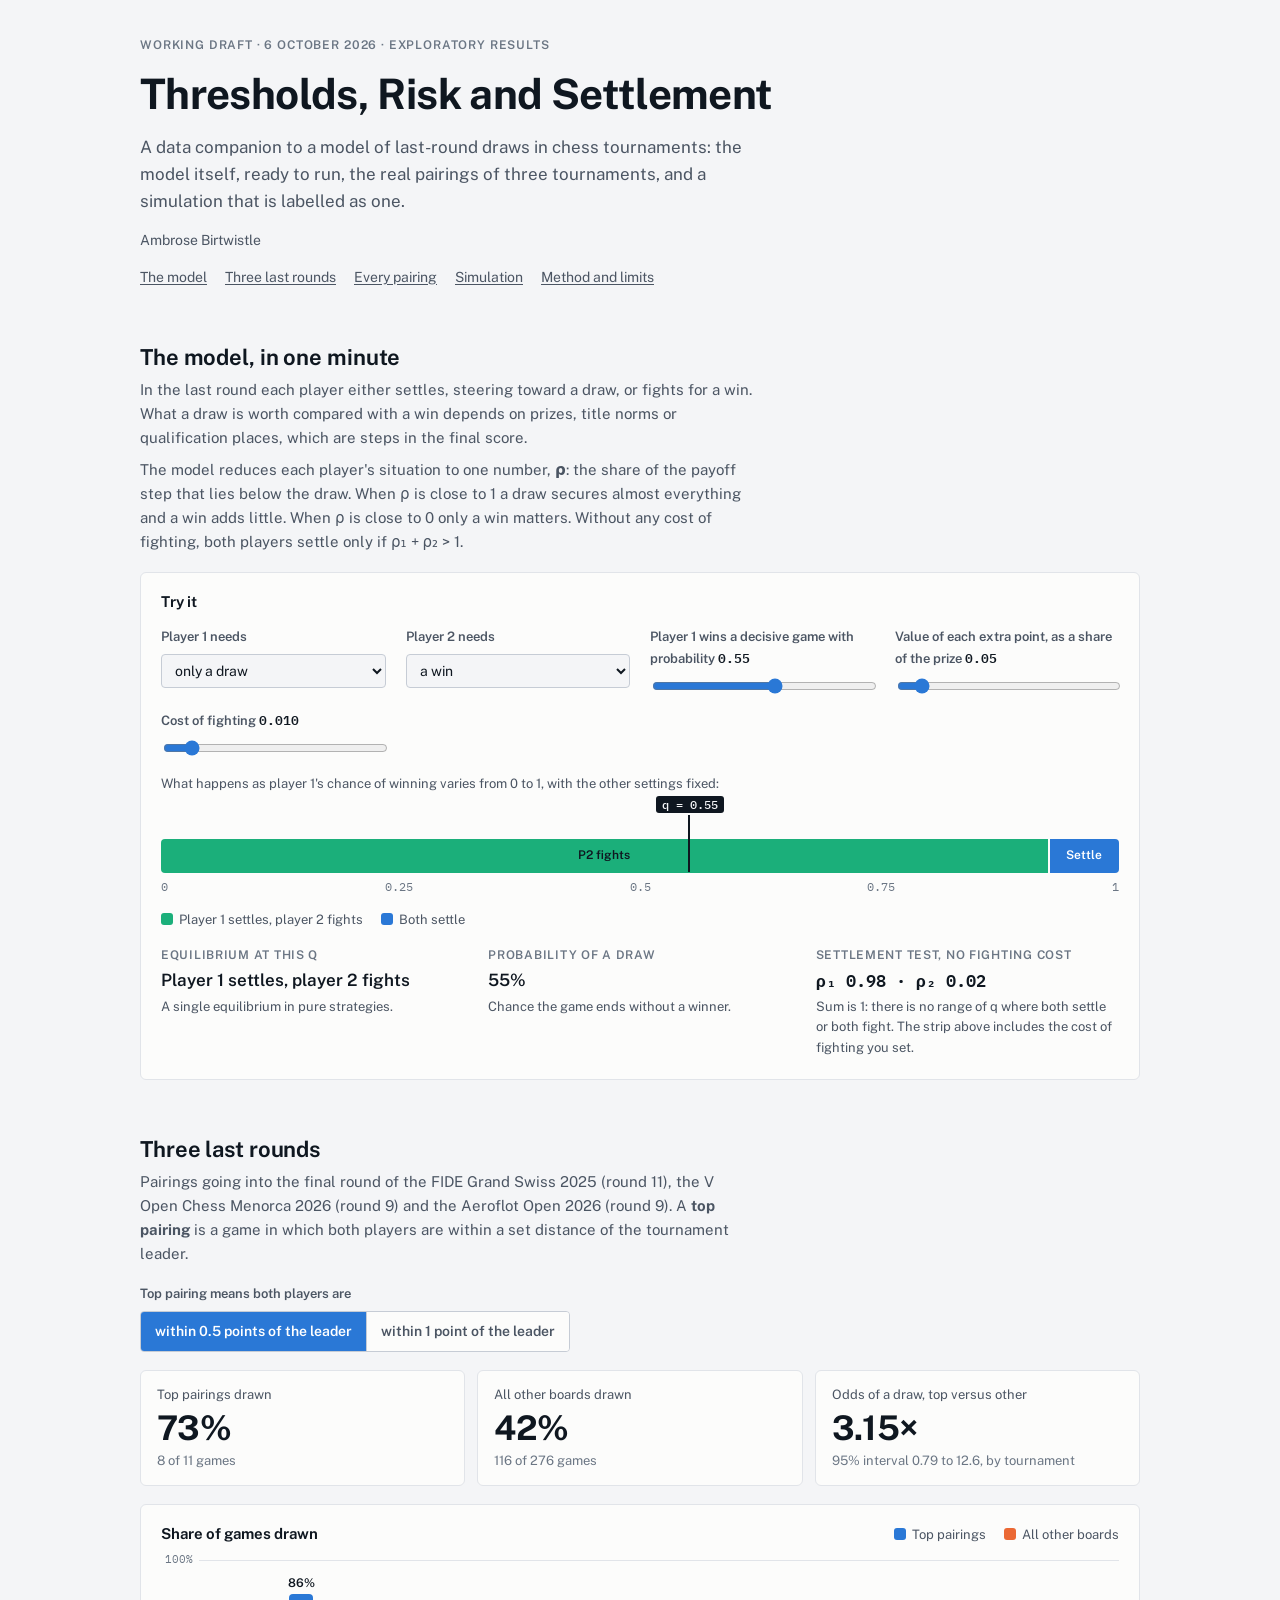
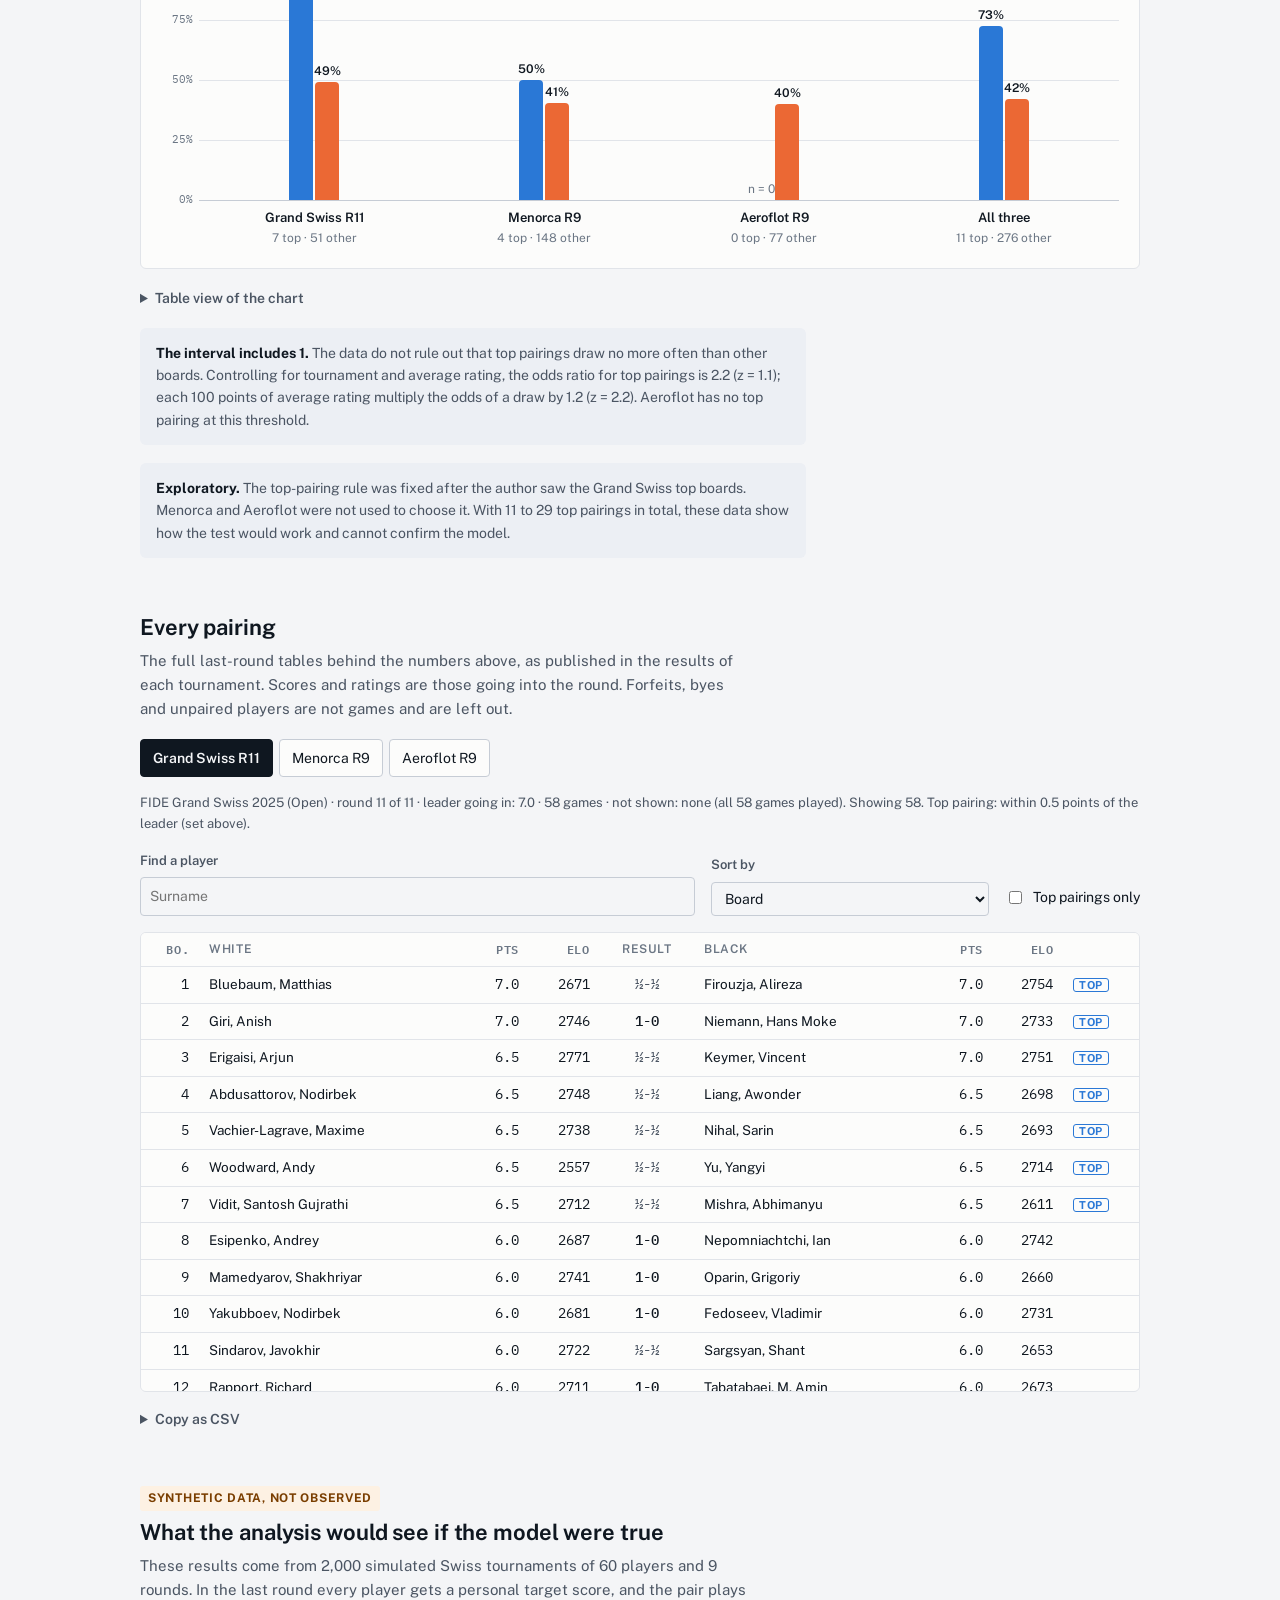
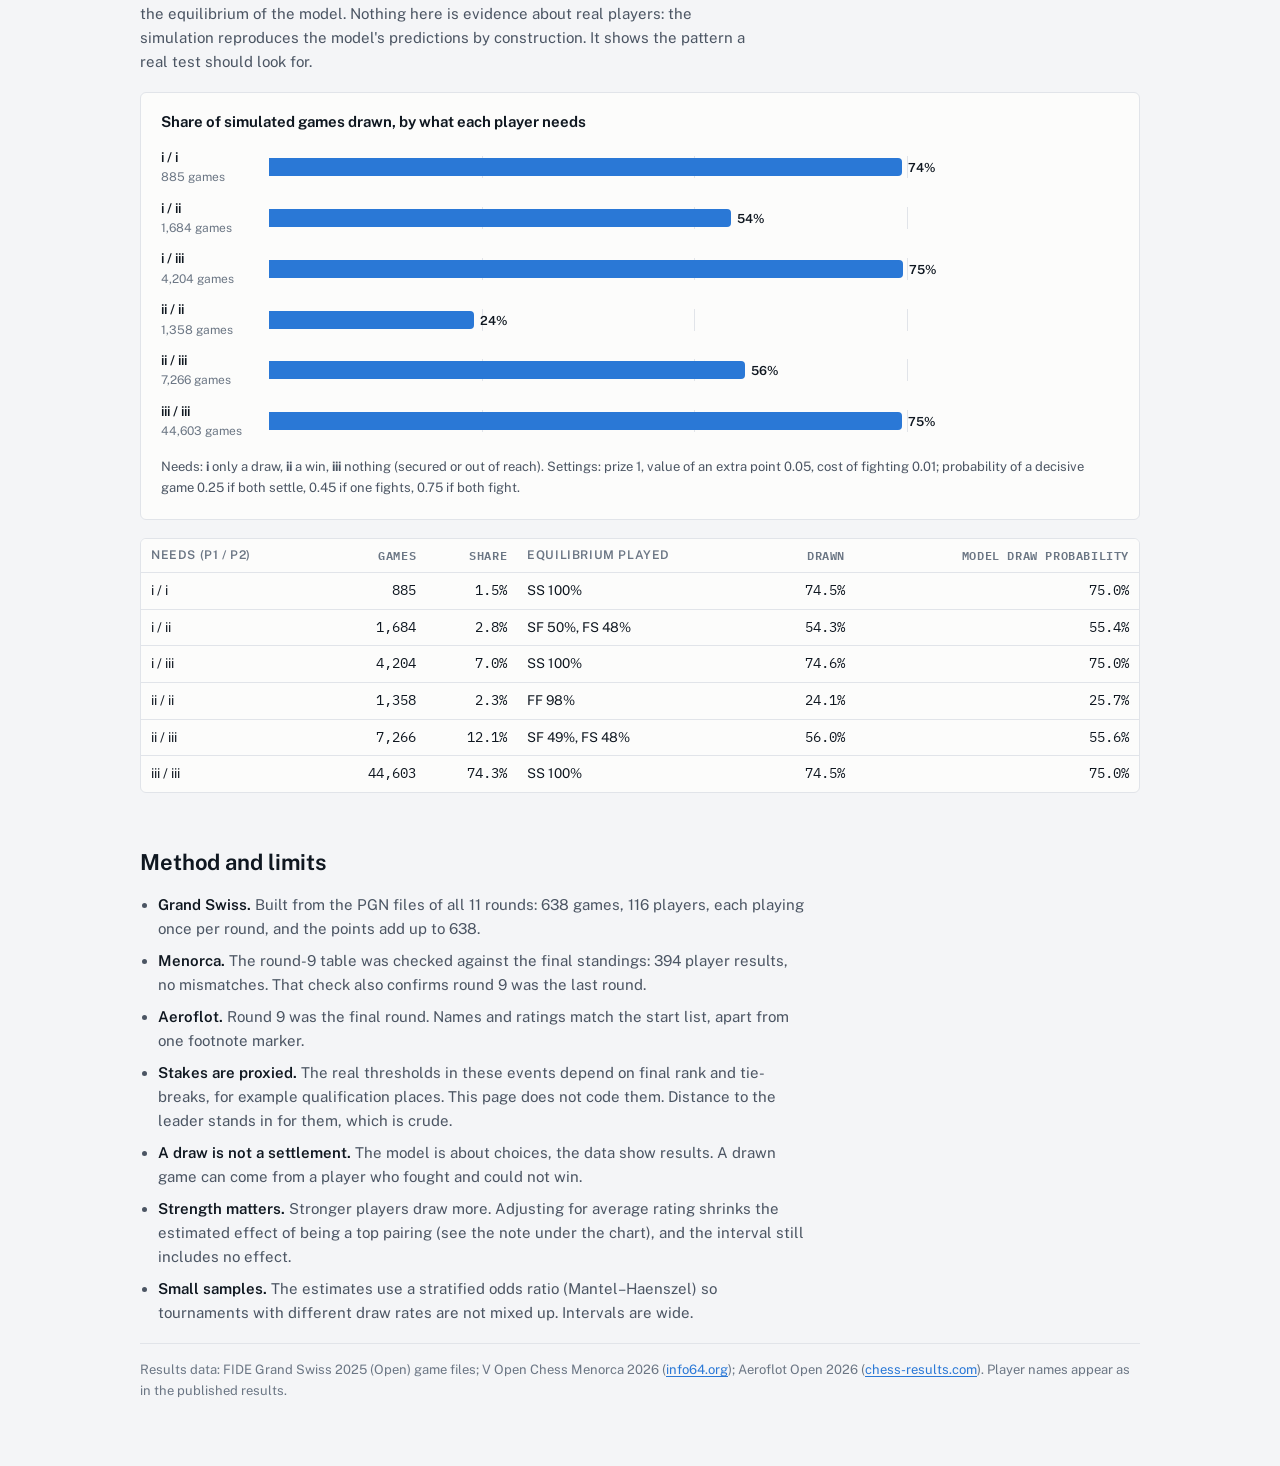
==== docs/index.html @ 314fe0ad "Add files via upload" ====
<!doctype html><html lang="en"><head><meta charset="utf-8"><meta name="viewport" content="width=device-width,initial-scale=1,viewport-fit=cover"><style>:root{color-scheme:light;padding-top:env(safe-area-inset-top,0px);padding-bottom:env(safe-area-inset-bottom,0px)}body{margin:0;font:14px system-ui,sans-serif;background:#f9f9f7}img{max-width:100%}[hidden]{display:none!important}</style></head><body><title>Thresholds, Risk and Settlement</title>
<link rel="stylesheet" href="https://fonts.googleapis.com/css2?family=IBM+Plex+Mono:wght@400;500&family=Public+Sans:wght@400;500;600;700&display=swap">
<style>
/* Layout concept: a plain research companion. One reading column with wide data
   blocks. Blue and orange carry the two data series; everything else is
   neutral ink so the numbers stay loud. Notation (½-½, 1-0) is set in mono. */
:root {
  --bg: #f4f5f7;
  --surface: #fcfcfb;
  --ink: #0f1720;
  --ink2: #4b5563;
  --muted: #6b7684;
  --line: #e1e4e9;
  --axis: #c6ccd5;
  --soft: #eceff4;
  --s1: #2a78d6;
  --s2: #eb6834;
  --s3: #1baf7a;
  --neutral: #aab2bf;
  --on-fill: #0f1720;
  --warn-bg: #fdf1e3;
  --warn-ink: #7a3e00;
  --font: "Public Sans", system-ui, -apple-system, "Segoe UI", sans-serif;
  --mono: "IBM Plex Mono", ui-monospace, "SFMono-Regular", Menlo, monospace;
}
@media (prefers-color-scheme: dark) {
  :root:not([data-theme="light"]) {
    --bg: #0e0f11; --surface: #1a1a19; --ink: #f2f4f7; --ink2: #b9c0cb; --muted: #8e97a4;
    --line: #2c2e31; --axis: #3d4147; --soft: #232427;
    --s1: #3987e5; --s2: #d95926; --s3: #199e70; --neutral: #5d6571;
    --on-fill: #ffffff; --warn-bg: #2a2118; --warn-ink: #f0c48f;
    color-scheme: dark;
  }
}
:root[data-theme="dark"] {
  --bg: #0e0f11; --surface: #1a1a19; --ink: #f2f4f7; --ink2: #b9c0cb; --muted: #8e97a4;
  --line: #2c2e31; --axis: #3d4147; --soft: #232427;
  --s1: #3987e5; --s2: #d95926; --s3: #199e70; --neutral: #5d6571;
  --on-fill: #ffffff; --warn-bg: #2a2118; --warn-ink: #f0c48f;
  color-scheme: dark;
}

* { box-sizing: border-box; }
body {
  background: var(--bg); color: var(--ink); font-family: var(--font); font-size: 15px; line-height: 1.6;
  padding-inline: 16px; padding-block: 28px 64px;
}
.wrap { max-width: 1000px; margin: 0 auto; display: flex; flex-direction: column; gap: 56px; }
a { color: var(--s1); text-underline-offset: 2px; }
:focus-visible { outline: 2px solid var(--s1); outline-offset: 2px; }
h1, h2, h3 { text-wrap: balance; margin: 0; line-height: 1.2; }
h1 { font-size: clamp(28px, 5.4vw, 42px); font-weight: 700; letter-spacing: -0.015em; }
h2 { font-size: 22px; font-weight: 650; letter-spacing: -0.005em; }
h3 { font-size: 15px; font-weight: 650; }
p { margin: 0; max-width: 68ch; }
.eyebrow { font-size: 12px; letter-spacing: 0.07em; text-transform: uppercase; color: var(--muted); font-weight: 600; }
.lede { color: var(--ink2); font-size: 17px; max-width: 62ch; }
.sec { display: flex; flex-direction: column; gap: 18px; min-width: 0; }
.sec > header { display: flex; flex-direction: column; gap: 8px; }
.sec > header p { color: var(--ink2); }
.hero { display: flex; flex-direction: column; gap: 14px; padding-top: 8px; }
.jump { display: flex; flex-wrap: wrap; gap: 4px 18px; font-size: 14px; }
.jump a { color: var(--ink2); }
.byline { color: var(--ink2); font-size: 14px; }

.card { background: var(--surface); border: 1px solid var(--line); border-radius: 6px; padding: 20px; min-width: 0; }
.card + .card { margin-top: 0; }
.stack { display: flex; flex-direction: column; gap: 16px; min-width: 0; }

/* controls */
.controls { display: grid; grid-template-columns: repeat(auto-fit, minmax(210px, 1fr)); gap: 14px 20px; }
.field { display: flex; flex-direction: column; gap: 6px; min-width: 0; }
.field label, .field .lab { font-size: 13px; font-weight: 600; color: var(--ink2); }
.field output { font-family: var(--mono); font-size: 13px; color: var(--ink); }
select, input[type="search"] {
  font: inherit; font-size: 14px; color: var(--ink); background: var(--bg); border: 1px solid var(--axis);
  border-radius: 4px; padding: 7px 9px; width: 100%; min-width: 0;
}
input[type="range"] { width: 100%; accent-color: var(--s1); }
.seg { align-self: flex-start; display: inline-flex; border: 1px solid var(--axis); border-radius: 4px; overflow: hidden; max-width: 100%; flex-wrap: wrap; }
.seg label { cursor: pointer; }
.seg input { position: absolute; opacity: 0; pointer-events: none; }
.seg span { display: block; padding: 8px 14px; font-size: 14px; color: var(--ink2); background: var(--surface); }
.seg input:checked + span { background: var(--s1); color: #fff; font-weight: 600; }
.seg input:focus-visible + span { outline: 2px solid var(--s1); outline-offset: -3px; }
.seg label + label span { border-left: 1px solid var(--axis); }
button { font: inherit; font-size: 14px; color: var(--ink); background: var(--surface); border: 1px solid var(--axis); border-radius: 4px; padding: 7px 12px; cursor: pointer; }
button:hover { background: var(--soft); }
.tabs { display: flex; flex-wrap: wrap; gap: 6px; }
.tabs button[aria-selected="true"] { background: var(--ink); color: var(--bg); border-color: var(--ink); font-weight: 600; }

/* regime strip */
.strip-wrap { position: relative; padding-top: 38px; margin-top: 6px; }
.strip { display: flex; gap: 2px; height: 34px; }
.strip .seg-r { height: 100%; display: flex; align-items: center; justify-content: center; font-size: 12px; font-weight: 600;
  color: var(--on-fill); overflow: hidden; white-space: nowrap; min-width: 0; }
.strip .seg-r:first-child { border-radius: 4px 0 0 4px; }
.strip .seg-r:last-child { border-radius: 0 4px 4px 0; }
.marker { position: absolute; top: 14px; bottom: 22px; width: 0; border-left: 2px solid var(--ink); pointer-events: none; }
.marker b { position: absolute; top: -2px; left: 50%; transform: translate(-50%, -100%); font: 500 12px var(--mono); background: var(--ink); color: var(--bg); padding: 1px 6px; border-radius: 3px; white-space: nowrap; }
.axis-row { display: flex; justify-content: space-between; font: 12px var(--mono); color: var(--muted); padding-top: 6px; }
.legend { display: flex; flex-wrap: wrap; gap: 6px 18px; font-size: 13px; color: var(--ink2); }
.legend i { display: inline-block; width: 12px; height: 12px; border-radius: 3px; margin-right: 6px; vertical-align: -1px; }
.readout { display: grid; grid-template-columns: repeat(auto-fit, minmax(240px, 1fr)); gap: 14px 24px; }
.readout .k { font-size: 12px; text-transform: uppercase; letter-spacing: 0.06em; color: var(--muted); font-weight: 600; }
.readout .v { font-size: 17px; font-weight: 600; margin-top: 2px; }
.readout .s { font-size: 13px; color: var(--ink2); margin-top: 2px; }
.mono { font-family: var(--mono); }

/* tiles */
.tiles { display: grid; grid-template-columns: repeat(auto-fit, minmax(210px, 1fr)); gap: 12px; }
.tile { background: var(--surface); border: 1px solid var(--line); border-radius: 6px; padding: 14px 16px; min-width: 0; }
.tile .k { font-size: 13px; color: var(--ink2); }
.tile .big { font-size: 34px; font-weight: 700; letter-spacing: -0.02em; line-height: 1.15; margin-top: 4px; }
.tile .s { font-size: 13px; color: var(--muted); margin-top: 2px; }

/* bar chart (grouped columns) */
.chart-head { display: flex; flex-wrap: wrap; justify-content: space-between; align-items: baseline; gap: 6px 20px; margin-bottom: 14px; }
.chart-head .legend { margin: 0; }
.plot { position: relative; height: 240px; margin-left: 38px; }
.grid-l { position: absolute; left: 0; right: 0; height: 0; border-top: 1px solid var(--line); }
.grid-l.base { border-top-color: var(--axis); }
.grid-l span { position: absolute; left: -38px; top: -9px; width: 32px; text-align: right; font: 11px var(--mono); color: var(--muted); }
.groups { position: absolute; inset: 0; display: flex; }
.group { flex: 1; display: flex; justify-content: center; gap: 2px; min-width: 0; position: relative; }
.bcol { position: relative; width: min(24px, 30%); height: 100%; outline-offset: 3px; }
.bar { position: absolute; left: 0; right: 0; bottom: 0; border-radius: 4px 4px 0 0; transition: height 0.25s ease; }
.bval { position: absolute; left: 50%; transform: translateX(-50%); font: 600 12px var(--font); color: var(--ink); white-space: nowrap; padding-bottom: 4px; }
.nobar { position: absolute; bottom: 8px; left: 0; right: 0; text-align: center; font-size: 12px; color: var(--muted); }
.xlabels { display: flex; margin-left: 38px; margin-top: 8px; }
.xlabels div { flex: 1; text-align: center; font-size: 13px; font-weight: 600; min-width: 0; }
.xlabels small { display: block; font-weight: 400; font-size: 12px; color: var(--muted); }
@media (max-width: 520px) { .xlabels div { font-size: 12px; } .plot { height: 200px; } }
.tip { position: fixed; z-index: 10; pointer-events: none; background: var(--ink); color: var(--bg); font-size: 12px; padding: 6px 9px; border-radius: 4px; max-width: 240px; line-height: 1.4; }
.tip[hidden] { display: none; }

/* tables */
.tablewrap { overflow-x: auto; border: 1px solid var(--line); border-radius: 6px; background: var(--surface); max-width: 100%; }
table { border-collapse: collapse; width: 100%; font-size: 13.5px; }
th, td { padding: 7px 10px; text-align: left; white-space: nowrap; border-bottom: 1px solid var(--line); }
th { font-size: 12px; text-transform: uppercase; letter-spacing: 0.05em; color: var(--muted); font-weight: 600; background: var(--surface); position: sticky; top: 0; }
tbody tr:last-child td { border-bottom: 0; }
td.n, th.n { text-align: right; font-family: var(--mono); font-variant-numeric: tabular-nums; }
td.res { font-family: var(--mono); font-weight: 500; text-align: center; }
td.res.dr { color: var(--ink2); }
.toppill { font-size: 11px; font-weight: 700; letter-spacing: 0.05em; color: var(--s1); border: 1px solid var(--s1); border-radius: 3px; padding: 0 5px; }
.scroll-y { max-height: 460px; overflow: auto; }
.filters { display: grid; grid-template-columns: minmax(180px, 2fr) minmax(150px, 1fr) auto; gap: 12px 16px; align-items: end; }
@media (max-width: 640px) { .filters { grid-template-columns: 1fr; } }
.check { display: flex; align-items: center; gap: 8px; font-size: 14px; padding-bottom: 7px; }
.meta { font-size: 13px; color: var(--ink2); }
details summary { cursor: pointer; font-weight: 600; font-size: 14px; color: var(--ink2); }
details[open] summary { margin-bottom: 10px; }
textarea.csv { width: 100%; min-height: 160px; font: 12px/1.45 var(--mono); color: var(--ink); background: var(--bg); border: 1px solid var(--axis); border-radius: 4px; padding: 10px; }

/* simulation */
.synthetic { display: inline-block; font-size: 12px; font-weight: 700; letter-spacing: 0.06em; text-transform: uppercase; background: var(--warn-bg); color: var(--warn-ink); padding: 3px 8px; border-radius: 3px; width: fit-content; }
.hbars { display: flex; flex-direction: column; gap: 10px; }
.hrow { display: grid; grid-template-columns: 96px minmax(0, 1fr); align-items: center; gap: 12px; font-size: 13.5px; }
.hrow .lbl { font-weight: 600; }
.hrow .lbl small { display: block; font-weight: 400; color: var(--muted); font-size: 12px; }
.htrack { position: relative; height: 22px; }
.hbar { position: absolute; left: 0; top: 2px; bottom: 2px; background: var(--s1); border-radius: 0 4px 4px 0; max-width: 100%; }
.hval { position: absolute; top: 50%; transform: translateY(-50%); margin-left: 6px; font: 600 12.5px var(--font); white-space: nowrap; }
.hgrid { position: absolute; top: 0; bottom: 0; border-left: 1px solid var(--line); }

ul.plain { margin: 0; padding-left: 18px; display: flex; flex-direction: column; gap: 8px; max-width: 74ch; }
ul.plain li { color: var(--ink2); }
ul.plain li b { color: var(--ink); font-weight: 600; }
.callout { background: var(--soft); border-radius: 6px; padding: 14px 16px; font-size: 14px; color: var(--ink2); max-width: 74ch; }
.callout b { color: var(--ink); }
footer { font-size: 13px; color: var(--muted); border-top: 1px solid var(--line); padding-top: 16px; }
@media (prefers-reduced-motion: reduce) { .bar { transition: none; } }

</style>
<div class="wrap">

<header class="hero">
  <div class="eyebrow">Working draft · 6 October 2026 · exploratory results</div>
  <h1>Thresholds, Risk and Settlement</h1>
  <p class="lede">A data companion to a model of last-round draws in chess tournaments: the model itself, ready to run, the real pairings of three tournaments, and a simulation that is labelled as one.</p>
  <div class="byline">Ambrose Birtwistle</div>
  <nav class="jump" aria-label="Sections">
    <a href="#model">The model</a><a href="#real">Three last rounds</a><a href="#pairings">Every pairing</a><a href="#simulation">Simulation</a><a href="#method">Method and limits</a>
  </nav>
</header>

<section class="sec" id="model">
  <header>
    <h2>The model, in one minute</h2>
    <p>In the last round each player either settles, steering toward a draw, or fights for a win. What a draw is worth compared with a win depends on prizes, title norms or qualification places, which are steps in the final score.</p>
    <p>The model reduces each player's situation to one number, <b>ρ</b>: the share of the payoff step that lies below the draw. When ρ is close to 1 a draw secures almost everything and a win adds little. When ρ is close to 0 only a win matters. Without any cost of fighting, both players settle only if ρ₁ + ρ₂ &gt; 1.</p>
  </header>

  <div class="card stack" aria-label="Interactive model">
    <h3>Try it</h3>
    <div class="controls">
      <div class="field"><label for="c1">Player 1 needs</label>
        <select id="c1"><option value="i" selected>only a draw</option><option value="ii">a win</option><option value="iii">nothing: secured or out of reach</option></select></div>
      <div class="field"><label for="c2">Player 2 needs</label>
        <select id="c2"><option value="i">only a draw</option><option value="ii" selected>a win</option><option value="iii">nothing: secured or out of reach</option></select></div>
      <div class="field"><label for="q">Player 1 wins a decisive game with probability <output id="qv" for="q">0.55</output></label>
        <input id="q" type="range" min="0.02" max="0.98" step="0.01" value="0.55"></div>
      <div class="field"><label for="eps">Value of each extra point, as a share of the prize <output id="epsv" for="eps">0.05</output></label>
        <input id="eps" type="range" min="0.01" max="0.5" step="0.01" value="0.05"></div>
      <div class="field"><label for="cost">Cost of fighting <output id="costv" for="cost">0.010</output></label>
        <input id="cost" type="range" min="0" max="0.1" step="0.005" value="0.01"></div>
    </div>

    <div>
      <div class="meta" style="margin-bottom:2px">What happens as player 1's chance of winning varies from 0 to 1, with the other settings fixed:</div>
      <div class="strip-wrap">
        <div class="marker" id="marker"><b id="markerlab">q = 0.55</b></div>
        <div class="strip" id="strip" role="img" aria-label="Equilibrium regimes across the range of q"></div>
        <div class="axis-row"><span>0</span><span>0.25</span><span>0.5</span><span>0.75</span><span>1</span></div>
      </div>
    </div>
    <div class="legend" id="legend"></div>

    <div class="readout">
      <div><div class="k">Equilibrium at this q</div><div class="v" id="ro-eq"></div><div class="s" id="ro-eq-s"></div></div>
      <div><div class="k">Probability of a draw</div><div class="v" id="ro-draw"></div><div class="s" id="ro-draw-s"></div></div>
      <div><div class="k">Settlement test, no fighting cost</div><div class="v mono" id="ro-rho"></div><div class="s" id="ro-rho-s"></div></div>
    </div>
  </div>
</section>

<section class="sec" id="real">
  <header>
    <h2>Three last rounds</h2>
    <p>Pairings going into the final round of the FIDE Grand Swiss 2025 (round 11), the V Open Chess Menorca 2026 (round 9) and the Aeroflot Open 2026 (round 9). A <b>top pairing</b> is a game in which both players are within a set distance of the tournament leader.</p>
  </header>

  <div class="field">
    <span class="lab" id="thr-lab">Top pairing means both players are</span>
    <div class="seg" role="radiogroup" aria-labelledby="thr-lab">
      <label><input type="radio" name="thr" value="0.5" checked><span>within 0.5 points of the leader</span></label>
      <label><input type="radio" name="thr" value="1"><span>within 1 point of the leader</span></label>
    </div>
  </div>

  <div class="tiles" id="tiles"></div>

  <div class="card">
    <div class="chart-head">
      <h3>Share of games drawn</h3>
      <div class="legend"><span><i style="background:var(--s1)"></i>Top pairings</span><span><i style="background:var(--s2)"></i>All other boards</span></div>
    </div>
    <div class="plot" id="plot"></div>
    <div class="xlabels" id="xlabels"></div>
    <div id="tip" class="tip" hidden></div>
  </div>

  <details>
    <summary>Table view of the chart</summary>
    <div class="tablewrap"><table id="counts"></table></div>
  </details>

  <div class="callout" id="adj"></div>
  <div class="callout"><b>Exploratory.</b> The top-pairing rule was fixed after the author saw the Grand Swiss top boards. Menorca and Aeroflot were not used to choose it. With 11 to 29 top pairings in total, these data show how the test would work and cannot confirm the model.</div>
</section>

<section class="sec" id="pairings">
  <header>
    <h2>Every pairing</h2>
    <p>The full last-round tables behind the numbers above, as published in the results of each tournament. Scores and ratings are those going into the round. Forfeits, byes and unpaired players are not games and are left out.</p>
  </header>
  <div class="stack">
    <div class="tabs" role="tablist" id="tabs"></div>
    <div class="meta" id="tmeta"></div>
    <div class="filters">
      <div class="field"><label for="search">Find a player</label><input id="search" type="search" placeholder="Surname"></div>
      <div class="field"><label for="sort">Sort by</label>
        <select id="sort"><option value="board">Board</option><option value="score">Score going in</option><option value="elo">Average rating</option></select></div>
      <label class="check"><input id="toponly" type="checkbox"> Top pairings only</label>
    </div>
    <div class="tablewrap scroll-y"><table id="ptable"></table></div>
    <details>
      <summary>Copy as CSV</summary>
      <div class="stack">
        <textarea id="csv" class="csv" readonly aria-label="CSV of the selected tournament"></textarea>
        <div><button id="copy" type="button">Copy to clipboard</button> <span class="meta" id="copied"></span></div>
      </div>
    </details>
  </div>
</section>

<section class="sec" id="simulation">
  <header>
    <span class="synthetic">Synthetic data, not observed</span>
    <h2>What the analysis would see if the model were true</h2>
    <p>These results come from 2,000 simulated Swiss tournaments of 60 players and 9 rounds. In the last round every player gets a personal target score, and the pair plays the equilibrium of the model. Nothing here is evidence about real players: the simulation reproduces the model's predictions by construction. It shows the pattern a real test should look for.</p>
  </header>
  <div class="card stack">
    <h3>Share of simulated games drawn, by what each player needs</h3>
    <div class="hbars" id="hbars"></div>
    <div class="meta">Needs: <b>i</b> only a draw, <b>ii</b> a win, <b>iii</b> nothing (secured or out of reach). Settings: prize 1, value of an extra point 0.05, cost of fighting 0.01; probability of a decisive game 0.25 if both settle, 0.45 if one fights, 0.75 if both fight.</div>
  </div>
  <div class="tablewrap"><table id="simtable"></table></div>
</section>

<section class="sec" id="method">
  <header><h2>Method and limits</h2></header>
  <ul class="plain">
    <li><b>Grand Swiss.</b> Built from the PGN files of all 11 rounds: 638 games, 116 players, each playing once per round, and the points add up to 638.</li>
    <li><b>Menorca.</b> The round-9 table was checked against the final standings: 394 player results, no mismatches. That check also confirms round 9 was the last round.</li>
    <li><b>Aeroflot.</b> Round 9 was the final round. Names and ratings match the start list, apart from one footnote marker.</li>
    <li><b>Stakes are proxied.</b> The real thresholds in these events depend on final rank and tie-breaks, for example qualification places. This page does not code them. Distance to the leader stands in for them, which is crude.</li>
    <li><b>A draw is not a settlement.</b> The model is about choices, the data show results. A drawn game can come from a player who fought and could not win.</li>
    <li><b>Strength matters.</b> Stronger players draw more. Adjusting for average rating shrinks the estimated effect of being a top pairing (see the note under the chart), and the interval still includes no effect.</li>
    <li><b>Small samples.</b> The estimates use a stratified odds ratio (Mantel–Haenszel) so tournaments with different draw rates are not mixed up. Intervals are wide.</li>
  </ul>
  <footer>Results data: FIDE Grand Swiss 2025 (Open) game files; V Open Chess Menorca 2026 (<a href="https://info64.org/v-open-chess-menorca-2026">info64.org</a>); Aeroflot Open 2026 (<a href="https://chess-results.com/tnr1357040.aspx?lan=1">chess-results.com</a>). Player names appear as in the published results.</footer>
</section>

</div>

<script>window.__DATA__={"tournaments":[{"id":"gs","name":"FIDE Grand Swiss 2025 (Open)","short":"Grand Swiss R11","round":11,"rounds":11,"leader":7.0,"excluded":"none (all 58 games played)","rows":[{"b":1,"w":"Bluebaum, Matthias","sw":7.0,"ew":2671,"k":"Firouzja, Alireza","sb":7.0,"eb":2754,"r":"½-½","d":1,"m":56},{"b":2,"w":"Giri, Anish","sw":7.0,"ew":2746,"k":"Niemann, Hans Moke","sb":7.0,"eb":2733,"r":"1-0","d":0,"m":46},{"b":3,"w":"Erigaisi, Arjun","sw":6.5,"ew":2771,"k":"Keymer, Vincent","sb":7.0,"eb":2751,"r":"½-½","d":1,"m":49},{"b":4,"w":"Abdusattorov, Nodirbek","sw":6.5,"ew":2748,"k":"Liang, Awonder","sb":6.5,"eb":2698,"r":"½-½","d":1,"m":47},{"b":5,"w":"Vachier-Lagrave, Maxime","sw":6.5,"ew":2738,"k":"Nihal, Sarin","sb":6.5,"eb":2693,"r":"½-½","d":1,"m":31},{"b":6,"w":"Woodward, Andy","sw":6.5,"ew":2557,"k":"Yu, Yangyi","sb":6.5,"eb":2714,"r":"½-½","d":1,"m":46},{"b":7,"w":"Vidit, Santosh Gujrathi","sw":6.5,"ew":2712,"k":"Mishra, Abhimanyu","sb":6.5,"eb":2611,"r":"½-½","d":1,"m":31},{"b":8,"w":"Esipenko, Andrey","sw":6.0,"ew":2687,"k":"Nepomniachtchi, Ian","sb":6.0,"eb":2742,"r":"1-0","d":0,"m":40},{"b":9,"w":"Mamedyarov, Shakhriyar","sw":6.0,"ew":2741,"k":"Oparin, Grigoriy","sb":6.0,"eb":2660,"r":"1-0","d":0,"m":47},{"b":10,"w":"Yakubboev, Nodirbek","sw":6.0,"ew":2681,"k":"Fedoseev, Vladimir","sb":6.0,"eb":2731,"r":"1-0","d":0,"m":61},{"b":11,"w":"Sindarov, Javokhir","sw":6.0,"ew":2722,"k":"Sargsyan, Shant","sb":6.0,"eb":2653,"r":"½-½","d":1,"m":34},{"b":12,"w":"Rapport, Richard","sw":6.0,"ew":2711,"k":"Tabatabaei, M. Amin","sb":6.0,"eb":2673,"r":"1-0","d":0,"m":48},{"b":13,"w":"Sevian, Samuel","sw":6.0,"ew":2692,"k":"Predke, Alexandr","sb":6.0,"eb":2609,"r":"1-0","d":0,"m":70},{"b":14,"w":"Shirov, Alexei","sw":6.0,"ew":2616,"k":"Van Foreest, Jorden","sb":6.0,"eb":2692,"r":"½-½","d":1,"m":55},{"b":15,"w":"Theodorou, Nikolas","sw":5.5,"ew":2646,"k":"Praggnanandhaa, R","sb":5.5,"eb":2785,"r":"½-½","d":1,"m":33},{"b":16,"w":"Rodshtein, Maxim","sw":5.5,"ew":2645,"k":"Harikrishna, Pentala","sb":5.5,"eb":2704,"r":"0-1","d":0,"m":28},{"b":17,"w":"Maghsoodloo, Parham","sw":5.5,"ew":2692,"k":"Aditya, Mittal","sb":5.5,"eb":2589,"r":"½-½","d":1,"m":27},{"b":18,"w":"Dubov, Daniil","sw":5.5,"ew":2691,"k":"Vokhidov, Shamsiddin","sb":5.5,"eb":2645,"r":"½-½","d":1,"m":37},{"b":19,"w":"Maurizzi, Marcandria","sw":5.5,"ew":2610,"k":"Murzin, Volodar","sb":5.5,"eb":2670,"r":"½-½","d":1,"m":32},{"b":20,"w":"Sadhwani, Raunak","sw":5.5,"ew":2658,"k":"Hakobyan, Aram","sb":5.5,"eb":2625,"r":"½-½","d":1,"m":12},{"b":21,"w":"Lagarde, Maxime","sw":5.5,"ew":2609,"k":"Saric, Ivan","sb":5.5,"eb":2655,"r":"0-1","d":0,"m":32},{"b":22,"w":"Ivanchuk, Vasyl","sw":5.5,"ew":2608,"k":"Grandelius, Nils","sb":5.5,"eb":2648,"r":"½-½","d":1,"m":76},{"b":23,"w":"Pranav, V","sw":5.5,"ew":2596,"k":"Lu, Shanglei","sb":5.5,"eb":2647,"r":"1-0","d":0,"m":54},{"b":24,"w":"Narayanan, S","sw":5.5,"ew":2591,"k":"Erdogmus, Yagiz Kaan","sb":5.5,"eb":2646,"r":"½-½","d":1,"m":30},{"b":25,"w":"Volokitin, Andrei","sw":5.0,"ew":2628,"k":"Gukesh, D","sb":5.0,"eb":2767,"r":"0-1","d":0,"m":42},{"b":26,"w":"Robson, Ray","sw":5.0,"ew":2674,"k":"Ivic, Velimir","sb":5.0,"eb":2630,"r":"½-½","d":1,"m":35},{"b":27,"w":"Sjugirov, Sanan","sw":5.0,"ew":2627,"k":"Vitiugov, Nikita","sb":5.0,"eb":2666,"r":"½-½","d":1,"m":56},{"b":28,"w":"Anton Guijarro, David","sw":5.0,"ew":2625,"k":"Wojtaszek, Radoslaw","sb":5.0,"eb":2661,"r":"½-½","d":1,"m":29},{"b":29,"w":"Mendonca, Leon Luke","sw":5.0,"ew":2615,"k":"Grischuk, Alexander","sb":5.0,"eb":2657,"r":"0-1","d":0,"m":90},{"b":30,"w":"Mamedov, Rauf","sw":5.0,"ew":2651,"k":"Dardha, Daniel","sb":5.0,"eb":2624,"r":"1-0","d":0,"m":45},{"b":31,"w":"Kollars, Dmitrij","sw":5.0,"ew":2647,"k":"Ponomariov, Ruslan","sb":5.0,"eb":2622,"r":"½-½","d":1,"m":115},{"b":32,"w":"Samunenkov, Ihor","sw":5.0,"ew":2550,"k":"Puranik, Abhimanyu","sb":5.0,"eb":2640,"r":"1-0","d":0,"m":43},{"b":33,"w":"Xiong, Jeffery","sw":5.0,"ew":2640,"k":"Goryachkina, Aleksandra","sb":5.0,"eb":2528,"r":"1-0","d":0,"m":52},{"b":34,"w":"Gurel, Ediz","sw":5.0,"ew":2631,"k":"Moussard, Jules","sb":5.0,"eb":2591,"r":"½-½","d":1,"m":36},{"b":35,"w":"Suleymanli, Aydin","sw":5.0,"ew":2602,"k":"Shankland, Sam","sb":4.5,"eb":2670,"r":"0-1","d":0,"m":41},{"b":36,"w":"Demchenko, Anton","sw":4.5,"ew":2620,"k":"Aronian, Levon","sb":4.5,"eb":2744,"r":"½-½","d":1,"m":33},{"b":37,"w":"Donchenko, Alexander","sw":4.5,"ew":2624,"k":"Karthikeyan, Murali","sb":4.5,"eb":2669,"r":"1-0","d":0,"m":50},{"b":38,"w":"Henriquez Villagra, Cristobal","sw":4.5,"ew":2594,"k":"Artemiev, Vladislav","sb":4.5,"eb":2664,"r":"1-0","d":0,"m":56},{"b":39,"w":"Aryan, Chopra","sw":4.5,"ew":2619,"k":"Bjerre, Jonas Buhl","sb":4.5,"eb":2651,"r":"1-0","d":0,"m":48},{"b":40,"w":"Bartel, Mateusz","sw":4.5,"ew":2581,"k":"Indjic, Aleksandar","sb":4.5,"eb":2650,"r":"0-1","d":0,"m":50},{"b":41,"w":"Svane, Frederik","sw":4.5,"ew":2643,"k":"Kuzubov, Yuriy","sb":4.5,"eb":2600,"r":"1-0","d":0,"m":74},{"b":42,"w":"Zemlyanskii, Ivan","sw":4.5,"ew":2586,"k":"Chigaev, Maksim","sb":4.5,"eb":2638,"r":"1-0","d":0,"m":0},{"b":43,"w":"Hovhannisyan, Robert","sw":4.5,"ew":2629,"k":"Gumularz, Szymon","sb":4.5,"eb":2590,"r":"1-0","d":0,"m":31},{"b":44,"w":"Korobov, Anton","sw":4.0,"ew":2616,"k":"Deac, Bogdan-Daniel","sb":4.0,"eb":2674,"r":"½-½","d":1,"m":37},{"b":45,"w":"Matlakov, Maxim","sw":4.0,"ew":2609,"k":"Gelfand, Boris","sb":4.0,"eb":2652,"r":"½-½","d":1,"m":31},{"b":46,"w":"Salem, A.R. Saleh","sw":4.0,"ew":2640,"k":"Xu, Xiangyu","sb":4.0,"eb":2615,"r":"½-½","d":1,"m":25},{"b":47,"w":"Najer, Evgeniy","sw":4.0,"ew":2613,"k":"Bacrot, Etienne","sb":4.0,"eb":2637,"r":"½-½","d":1,"m":53},{"b":48,"w":"Amin, Bassem","sw":4.0,"ew":2636,"k":"Warmerdam, Max","sb":4.0,"eb":2591,"r":"½-½","d":1,"m":35},{"b":49,"w":"Martirosyan, Haik M.","sw":4.0,"ew":2628,"k":"Madaminov, Mukhiddin","sb":4.0,"eb":2560,"r":"1-0","d":0,"m":31},{"b":50,"w":"Sargissian, Gabriel","sw":4.0,"ew":2626,"k":"Muradli, Mahammad","sb":4.0,"eb":2590,"r":"1-0","d":0,"m":39},{"b":51,"w":"Daneshvar, Bardiya","sw":4.0,"ew":2598,"k":"Santos Latasa, Jaime","sb":4.0,"eb":2620,"r":"1-0","d":0,"m":66},{"b":52,"w":"Svane, Rasmus","sw":4.0,"ew":2620,"k":"Abdisalimov, Abdimalik","sb":4.0,"eb":2488,"r":"0-1","d":0,"m":68},{"b":53,"w":"Suyarov, Mukhammadzokhid","sw":3.5,"ew":2482,"k":"Sarana, Alexey","sb":3.5,"eb":2686,"r":"½-½","d":1,"m":120},{"b":54,"w":"Wagner, Dennis","sw":3.5,"ew":2608,"k":"Hammer, Jon Ludvig","sb":3.5,"eb":2618,"r":"½-½","d":1,"m":31},{"b":55,"w":"Yuffa, Daniil","sw":3.0,"ew":2648,"k":"Eljanov, Pavel","sb":3.5,"eb":2682,"r":"½-½","d":1,"m":39},{"b":56,"w":"Nigmatov, Ortik","sw":3.0,"ew":2488,"k":"Vakhidov, Jakhongir","sb":3.0,"eb":2521,"r":"0-1","d":0,"m":51},{"b":57,"w":"Divya, Deshmukh","sw":4.5,"ew":2478,"k":"Cheparinov, Ivan","sb":4.5,"eb":2627,"r":"½-½","d":1,"m":48},{"b":58,"w":"Olisa, Tennyson Ewomazino","sw":0.5,"ew":2287,"k":"Jobava, Baadur","sb":3.0,"eb":2590,"r":"½-½","d":1,"m":17}]},{"id":"me","name":"V Open Chess Menorca 2026","short":"Menorca R9","round":9,"rounds":9,"leader":7.0,"excluded":"19 forfeits, 1 bye, 51 unpaired with 0 points","rows":[{"b":1,"w":"Mendonca, Leon Luke","sw":7.0,"ew":2595,"k":"Mishra, Abhimanyu","sb":7.0,"eb":2623,"r":"½-½","d":1},{"b":2,"w":"Pranav Anand","sw":6.5,"ew":2596,"k":"Sosa, Tomas","sb":6.5,"eb":2544,"r":"0-1","d":0},{"b":3,"w":"Wu, Yixing","sw":6.5,"ew":2343,"k":"Iniyan, Pa","sb":6.5,"eb":2590,"r":"½-½","d":1},{"b":4,"w":"Li, Di","sw":6.5,"ew":2556,"k":"Raja Rithvik R","sb":6.5,"eb":2535,"r":"1-0","d":0},{"b":5,"w":"Shankland, Sam","sw":6.0,"ew":2651,"k":"Fernandez, Daniel Howard","sb":6.5,"eb":2528,"r":"½-½","d":1},{"b":6,"w":"Szpar, Milosz","sw":6.0,"ew":2499,"k":"Shirov, Alexei","sb":6.0,"eb":2604,"r":"0-1","d":0},{"b":7,"w":"Agmanov, Zhandos","sw":6.0,"ew":2463,"k":"Moussard, Jules","sb":6.0,"eb":2598,"r":"½-½","d":1},{"b":8,"w":"Ghosh, Diptayan","sw":6.0,"ew":2574,"k":"Harshavardhan G B","sb":6.0,"eb":2492,"r":"½-½","d":1},{"b":9,"w":"Xiao, Tong(QD)","sw":6.0,"ew":2555,"k":"Begmuratov, Khumoyun","sb":6.0,"eb":2489,"r":"½-½","d":1},{"b":10,"w":"Abdisalimov, Abdimalik","sw":6.0,"ew":2553,"k":"Xie, Kaifan","sb":6.0,"eb":2460,"r":"½-½","d":1},{"b":11,"w":"Amartuvshin, Ganzorig","sw":6.0,"ew":2418,"k":"Sankalp Gupta","sb":6.0,"eb":2548,"r":"0-1","d":0},{"b":12,"w":"Rozen, Eytan","sw":6.0,"ew":2504,"k":"Kuandykuly, Danis","sb":6.0,"eb":2414,"r":"0-1","d":0},{"b":13,"w":"Murzin, Volodar","sw":5.5,"ew":2655,"k":"Gan-Erdene, Sugar","sb":5.5,"eb":2444,"r":"1-0","d":0},{"b":14,"w":"Karthik Venkataraman","sw":5.5,"ew":2594,"k":"Habans Aguerrea, Javier","sb":5.5,"eb":2444,"r":"½-½","d":1},{"b":15,"w":"Gurevich, Mikhail","sw":5.5,"ew":2563,"k":"Shukhman, Anna","sb":5.5,"eb":2440,"r":"½-½","d":1},{"b":16,"w":"Vantika Agrawal","sw":5.5,"ew":2374,"k":"Vetokhin, Savva","sb":5.5,"eb":2559,"r":"½-½","d":1},{"b":17,"w":"Bogner, Sebastian","sw":5.5,"ew":2550,"k":"Audi Ameya","sb":5.5,"eb":2418,"r":"½-½","d":1},{"b":18,"w":"Peng, Li Min","sw":5.5,"ew":2536,"k":"Smirnov, Mark","sb":5.5,"eb":2416,"r":"½-½","d":1},{"b":19,"w":"Nogerbek, Kazybek","sw":5.5,"ew":2528,"k":"Villa Tornero, Alex","sb":5.5,"eb":2431,"r":"1-0","d":0},{"b":20,"w":"Prraneeth Vuppala","sw":5.5,"ew":2523,"k":"Singh, Siddharth","sb":5.5,"eb":2310,"r":"1-0","d":0},{"b":21,"w":"Federer, Colin","sw":5.5,"ew":2284,"k":"Suleymenov, Alisher","sb":5.5,"eb":2523,"r":"½-½","d":1},{"b":22,"w":"Sharifov, Mekhriddin","sw":5.5,"ew":2259,"k":"Mamedov, Edgar","sb":5.5,"eb":2477,"r":"½-½","d":1},{"b":23,"w":"Zhang, Di","sw":5.5,"ew":2460,"k":"Tsiapko, Andrii","sb":5.5,"eb":2226,"r":"1-0","d":0},{"b":24,"w":"Xiang, Zeyu","sw":5.5,"ew":2454,"k":"Mani, Sarbartho","sb":5.5,"eb":2177,"r":"1-0","d":0},{"b":25,"w":"Sprenger de la Iglesia, Yevgeni","sw":5.5,"ew":2214,"k":"Brodowski, Piotr","sb":5.5,"eb":2451,"r":"0-1","d":0},{"b":27,"w":"Cramling Bellon, Anna","sw":4.0,"ew":2074,"k":"Rapport, Jovana","sb":4.0,"eb":2244,"r":"½-½","d":1},{"b":28,"w":"Guerrero Vargas, Andres Jesus","sw":4.0,"ew":2285,"k":"Harish, Neeraj","sb":4.0,"eb":2128,"r":"½-½","d":1},{"b":29,"w":"Motylev, Alexander","sw":5.0,"ew":2560,"k":"Jin, Ruijun","sb":5.5,"eb":2195,"r":"½-½","d":1},{"b":30,"w":"Hong, Andrew","sw":5.0,"ew":2598,"k":"Katz, Alexander","sb":5.0,"eb":2371,"r":"½-½","d":1},{"b":31,"w":"Prado Lobo, Jonas","sw":5.0,"ew":2370,"k":"Illescas Cordoba, Miguel","sb":5.0,"eb":2597,"r":"½-½","d":1},{"b":32,"w":"Hardaway, Brewington","sw":5.0,"ew":2542,"k":"Yang, Zilong","sb":5.0,"eb":2355,"r":"½-½","d":1},{"b":34,"w":"Sivuk, Vitaly","sw":5.0,"ew":2522,"k":"Tokhirjonova, Gulrukhbegim","sb":5.0,"eb":2338,"r":"1-0","d":0},{"b":35,"w":"Kairbekova, Amina","sw":5.0,"ew":2362,"k":"Putnam, Liam","sb":5.0,"eb":2492,"r":"0-1","d":0},{"b":36,"w":"Yip, Carissa","sw":5.0,"ew":2482,"k":"Jihan Tejas Shah","sb":5.0,"eb":2338,"r":"1-0","d":0},{"b":37,"w":"Marin Ferragut, Pau","sw":5.0,"ew":2360,"k":"Barbot, Pierre","sb":5.0,"eb":2474,"r":"0-1","d":0},{"b":38,"w":"Almeida Quintana, Omar","sw":5.0,"ew":2463,"k":"Krauchi Romero, Martin","sb":5.0,"eb":2322,"r":"1-0","d":0},{"b":39,"w":"Nurgaliyev, Sauat","sw":5.0,"ew":2461,"k":"Adan Bermudez, Sergio","sb":5.0,"eb":2316,"r":"1-0","d":0},{"b":40,"w":"Maerevoet, Sim","sw":5.0,"ew":2460,"k":"Talgatov, Nazar","sb":5.0,"eb":2287,"r":"½-½","d":1},{"b":41,"w":"Fernandez Guillen, Ernesto J.","sw":5.0,"ew":2454,"k":"Cu, Ivan Travis","sb":5.0,"eb":2285,"r":"1-0","d":0},{"b":42,"w":"Dudognon, Thibault","sw":5.0,"ew":2346,"k":"Song, Yuxin","sb":5.0,"eb":2451,"r":"0-1","d":0},{"b":43,"w":"Garifullina, Leya","sw":5.0,"ew":2448,"k":"Sammons, Evan","sb":5.0,"eb":2270,"r":"0-1","d":0},{"b":44,"w":"Lee, Michael","sw":5.0,"ew":2316,"k":"Vergara Anton, Diego","sb":5.0,"eb":2424,"r":"½-½","d":1},{"b":45,"w":"Flores Quillas, Diego Saul Rodri","sw":5.0,"ew":2421,"k":"Karimova, Guldona","sb":5.0,"eb":2267,"r":"1-0","d":0},{"b":46,"w":"Averin, Nikolay","sw":5.0,"ew":2416,"k":"Levitan, Caleb Levi","sb":5.0,"eb":2238,"r":"½-½","d":1},{"b":47,"w":"Griffith, Kyron","sw":5.0,"ew":2415,"k":"Kabilov, Amin","sb":5.0,"eb":2231,"r":"0-1","d":0},{"b":48,"w":"Ruiz Buendia, Miguel","sw":5.0,"ew":2299,"k":"Khusenkhojaev, Mustafokhuja","sb":5.0,"eb":2407,"r":"½-½","d":1},{"b":49,"w":"Zwahr, Paul","sw":5.0,"ew":2277,"k":"Daurimbetov, Azamat","sb":5.0,"eb":2396,"r":"0-1","d":0},{"b":50,"w":"Srihari L","sw":5.0,"ew":2391,"k":"Verheyen, Olivier","sb":5.0,"eb":2215,"r":"½-½","d":1},{"b":52,"w":"Narciso Dublan, Marc","sw":5.0,"ew":2383,"k":"Jagreet Misra","sb":5.0,"eb":2192,"r":"½-½","d":1},{"b":53,"w":"Rychagov, Nikita","sw":5.0,"ew":2260,"k":"Ostrovskiy, Aleksandr","sb":5.0,"eb":2376,"r":"½-½","d":1},{"b":54,"w":"Krishnan, Ritvik","sw":5.0,"ew":2375,"k":"Zhu, Yilun","sb":5.0,"eb":2087,"r":"½-½","d":1},{"b":55,"w":"Karimov, Alisher","sw":5.0,"ew":2251,"k":"Uskov, Artem","sb":4.5,"eb":2552,"r":"½-½","d":1},{"b":56,"w":"Hagner, Bennet","sw":4.5,"ew":2468,"k":"Advik Amit Agrawal","sb":4.5,"eb":2273,"r":"½-½","d":1},{"b":57,"w":"Itgelt, Khuyagtsogt","sw":4.5,"ew":2440,"k":"Dinesh Rajan M","sb":4.5,"eb":2269,"r":"1-0","d":0},{"b":58,"w":"Martin Rueda, Daniel","sw":4.5,"ew":2292,"k":"Toktomushev, Teimur","sb":4.5,"eb":2422,"r":"0-1","d":0},{"b":59,"w":"Dorrance, Adam","sw":4.5,"ew":2276,"k":"Jin, Yueheng","sb":4.5,"eb":2406,"r":"½-½","d":1},{"b":60,"w":"Lee, Megan","sw":4.5,"ew":2263,"k":"Jacobsen, Mikkel Manosri","sb":4.5,"eb":2390,"r":"1-0","d":0},{"b":61,"w":"Cesar Maestre, Bernardo","sw":4.5,"ew":2387,"k":"Loftgaard, Mikkel Vinh","sb":4.5,"eb":2261,"r":"½-½","d":1},{"b":62,"w":"Sanchez Saez, Francisco","sw":4.5,"ew":2252,"k":"Loiseau, Quentin","sb":4.5,"eb":2381,"r":"½-½","d":1},{"b":63,"w":"Sahib Singh","sw":4.5,"ew":2376,"k":"Kiremitciyan, Ari","sb":4.5,"eb":2252,"r":"1-0","d":0},{"b":64,"w":"Ilkhomi, Jaloliddin","sw":4.5,"ew":2373,"k":"Wang, Chuqiao","sb":4.5,"eb":2235,"r":"1-0","d":0},{"b":65,"w":"Schenderowitsch, Michael","sw":4.5,"ew":2228,"k":"Lenaerts, Lennert","sb":4.5,"eb":2368,"r":"½-½","d":1},{"b":66,"w":"Akhilbay, Imangali","sw":4.5,"ew":2342,"k":"Bauer, Thomas","sb":4.5,"eb":2226,"r":"1-0","d":0},{"b":67,"w":"Khalilova, Madinabonu","sw":4.5,"ew":2226,"k":"Leiva, Gianmarco","sb":4.5,"eb":2339,"r":"0-1","d":0},{"b":68,"w":"Orian, Noga","sw":4.5,"ew":2220,"k":"Barzen, Pascal","sb":4.5,"eb":2329,"r":"0-1","d":0},{"b":69,"w":"Aubry, Yannis","sw":4.5,"ew":2173,"k":"Kaliakhmet, Elnaz","sb":4.5,"eb":2329,"r":"½-½","d":1},{"b":70,"w":"Claverie, Raul","sw":4.5,"ew":2160,"k":"Banerjee, Supratit","sb":4.5,"eb":2323,"r":"1-0","d":0},{"b":71,"w":"Citak, Selim","sw":4.5,"ew":2322,"k":"Kabinazar, Nurmukhammed","sb":4.5,"eb":2183,"r":"0-1","d":0},{"b":72,"w":"Daksh Jain","sw":4.5,"ew":2123,"k":"Umarov, Bekhruz","sb":4.5,"eb":2317,"r":"0-1","d":0},{"b":73,"w":"Aarit Kapil","sw":4.5,"ew":2304,"k":"Asaka, Samuel","sb":4.5,"eb":2187,"r":"½-½","d":1},{"b":74,"w":"Adharsh K","sw":4.5,"ew":2304,"k":"Yessengali, Adizhan","sb":4.5,"eb":2171,"r":"0-1","d":0},{"b":75,"w":"Kodiri, Pairavi","sw":4.5,"ew":2044,"k":"Felix, Raphael","sb":4.5,"eb":2301,"r":"1-0","d":0},{"b":76,"w":"Torres Rebolledo, Alvaro","sw":4.5,"ew":2298,"k":"Dumanuly, Sultanbeibarys","sb":4.5,"eb":2124,"r":"½-½","d":1},{"b":78,"w":"Nilsson, Oliver","sw":4.0,"ew":2183,"k":"Omonova, Umida","sb":4.0,"eb":2358,"r":"0-1","d":0},{"b":79,"w":"Kokol, Peter","sw":4.0,"ew":2344,"k":"Levitan, Judah Nathan","sb":4.0,"eb":2187,"r":"1-0","d":0},{"b":80,"w":"Daulet, Alikhan","sw":4.0,"ew":2166,"k":"Ribera Veganzones, Serni","sb":4.0,"eb":2328,"r":"0-1","d":0},{"b":81,"w":"Breuil, Tristan","sw":4.0,"ew":2324,"k":"Hoffman, Luc","sb":4.0,"eb":2183,"r":"1-0","d":0},{"b":82,"w":"Moreto Quintana, Alex","sw":4.0,"ew":2163,"k":"Nurgaliyeva, Zarina","sb":4.0,"eb":2324,"r":"½-½","d":1},{"b":83,"w":"Tanenbaum, Zachary","sw":4.0,"ew":2315,"k":"Nasta, Kiren Vivek","sb":4.0,"eb":2179,"r":"½-½","d":1},{"b":84,"w":"Bagwe Gaurang","sw":4.0,"ew":2308,"k":"Gonzalez Lema, Carlos","sb":4.0,"eb":2175,"r":"0-1","d":0},{"b":85,"w":"Nugumanov, Bakhtiyar","sw":4.0,"ew":2300,"k":"Campins Machado, Francesc","sb":4.0,"eb":2170,"r":"½-½","d":1},{"b":86,"w":"Ribeiro, Bruno","sw":4.0,"ew":2138,"k":"Herman Gamazo, Isaac","sb":4.0,"eb":2298,"r":"0-1","d":0},{"b":87,"w":"Breuil, Virgile","sw":4.0,"ew":2285,"k":"Silva Cerda, Mark Valentin","sb":4.0,"eb":2159,"r":"½-½","d":1},{"b":88,"w":"Guerlach, Keigo","sw":4.0,"ew":2160,"k":"Kukushkin, Ivan","sb":4.0,"eb":2285,"r":"1-0","d":0},{"b":89,"w":"Ermachenko, Manuel","sw":4.0,"ew":2272,"k":"Zlatolas, Anej","sb":4.0,"eb":2124,"r":"1-0","d":0},{"b":90,"w":"Nissinen, Niilo Man","sw":4.0,"ew":2270,"k":"Salord Guillen, Joan","sb":4.0,"eb":2122,"r":"1-0","d":0},{"b":91,"w":"Martinez Piqueras, Carlos","sw":4.0,"ew":2136,"k":"Azatzhan, Adil","sb":4.0,"eb":2270,"r":"½-½","d":1},{"b":92,"w":"Bals Hernandez, Jordi","sw":4.0,"ew":2126,"k":"Cabezas Solano, David Alejandro","sb":4.0,"eb":2267,"r":"½-½","d":1},{"b":93,"w":"Hill, Alistair","sw":4.0,"ew":2124,"k":"Yohan Yadav Tarala","sb":4.0,"eb":2266,"r":"0-1","d":0},{"b":94,"w":"Aydin, Gulenay","sw":4.0,"ew":2259,"k":"Zhou, Shumeng","sb":4.0,"eb":2112,"r":"0-1","d":0},{"b":95,"w":"Ballo Serrano, Jan","sw":4.0,"ew":2120,"k":"Saunders, Aron","sb":4.0,"eb":2255,"r":"½-½","d":1},{"b":96,"w":"Vecillas Rey, Daniel","sw":4.0,"ew":2097,"k":"Ojas Kulkarni","sb":4.0,"eb":2250,"r":"½-½","d":1},{"b":97,"w":"De Groote, Ewoud","sw":4.0,"ew":2239,"k":"Adilbekuly, Altair","sb":4.0,"eb":1945,"r":"0-1","d":0},{"b":101,"w":"Conon, Catalin","sw":4.0,"ew":2212,"k":"McCallum, Elliot","sb":4.0,"eb":1802,"r":"1-0","d":0},{"b":103,"w":"Vashisht-Pigem, Raman","sw":4.0,"ew":2028,"k":"Syzdyk, Samir","sb":4.0,"eb":2190,"r":"0-1","d":0},{"b":104,"w":"Sig Vargas, Marcos","sw":4.0,"ew":2189,"k":"Magzumov, Damirali","sb":4.0,"eb":1816,"r":"1-0","d":0},{"b":105,"w":"Liu, Bei","sw":4.0,"ew":1963,"k":"Fuentes Guinot, Alejandro","sb":3.5,"eb":2341,"r":"1-0","d":0},{"b":106,"w":"Beukema, Jasper","sw":3.5,"ew":2384,"k":"Marques Taltavull, Antonio","sb":3.5,"eb":2075,"r":"1-0","d":0},{"b":107,"w":"White, Stuart A","sw":3.5,"ew":2070,"k":"Borne, Felix","sb":3.5,"eb":2299,"r":"0-1","d":0},{"b":108,"w":"Castillo Dalmau, Albert","sw":3.5,"ew":2288,"k":"Queirolo Perez, Manuel","sb":3.5,"eb":2069,"r":"1-0","d":0},{"b":109,"w":"Pranay Akula","sw":3.5,"ew":2054,"k":"Labiano Hernandez, Juan","sb":3.5,"eb":2284,"r":"1-0","d":0},{"b":110,"w":"Molina Carretero, Daniel","sw":3.5,"ew":2269,"k":"Torrent Santonja, Adria","sb":3.5,"eb":2037,"r":"½-½","d":1},{"b":112,"w":"Moll Gener, Joan","sw":3.5,"ew":2025,"k":"Lyutsinger, Iren","sb":3.5,"eb":2216,"r":"0-1","d":0},{"b":114,"w":"Ashikmamutov, Saidkhon","sw":3.5,"ew":2015,"k":"Tattersall Rodriguez, Lester","sb":3.5,"eb":2199,"r":"1-0","d":0},{"b":115,"w":"Advaith Asokumar","sw":3.5,"ew":1998,"k":"Midoux, Sebastien","sb":3.5,"eb":2189,"r":"0-1","d":0},{"b":116,"w":"Wang, Aaron","sw":3.5,"ew":2183,"k":"Eche, Sylvain","sb":3.5,"eb":2007,"r":"1-0","d":0},{"b":118,"w":"Abdulazizov, Asilbek","sw":3.5,"ew":1987,"k":"Lauer, Marius","sb":3.5,"eb":2175,"r":"1-0","d":0},{"b":119,"w":"Babak, Iuliia","sw":3.5,"ew":1993,"k":"Charvi A","sb":3.5,"eb":2173,"r":"½-½","d":1},{"b":122,"w":"Abrisqueta Zudaire, Leyre","sw":3.5,"ew":2112,"k":"Dauren, Darmen","sb":3.5,"eb":1955,"r":"½-½","d":1},{"b":124,"w":"Abadia Pascual, Lluis","sw":3.5,"ew":1876,"k":"Azizaj, Agim","sb":3.5,"eb":2103,"r":"½-½","d":1},{"b":125,"w":"Verneuil, Pascal","sw":3.5,"ew":2102,"k":"Goncalves, Goncalo Cravo Jesus","sb":3.5,"eb":1890,"r":"1-0","d":0},{"b":127,"w":"Frutuoso, Tiago","sw":3.5,"ew":1871,"k":"Sukhodolskyi, Oleksii","sb":3.5,"eb":2089,"r":"0-1","d":0},{"b":130,"w":"Benseny Martinez, Guerau","sw":3.0,"ew":2158,"k":"Alcindor, Samuel","sb":3.0,"eb":1971,"r":"½-½","d":1},{"b":131,"w":"Zapata Campos, Lidia Karen","sw":3.0,"ew":2099,"k":"Planas Gene, Juan","sb":3.0,"eb":1969,"r":"0-1","d":0},{"b":132,"w":"Halmeenmaki, Tuomo","sw":3.0,"ew":2068,"k":"Li, Harvey","sb":3.0,"eb":1922,"r":"½-½","d":1},{"b":133,"w":"Nimay Agrawal","sw":3.0,"ew":1970,"k":"Soubirou, Oriane","sb":3.0,"eb":2056,"r":"1-0","d":0},{"b":134,"w":"Goncalves, Lucas Jordao","sw":3.0,"ew":2054,"k":"Suez-Panama, Gilles","sb":3.0,"eb":1938,"r":"1-0","d":0},{"b":135,"w":"Gurubaran Raghuraman","sw":3.0,"ew":2052,"k":"Borne, Maxim","sb":3.0,"eb":1878,"r":"½-½","d":1},{"b":136,"w":"Martyniuk , Daniil","sw":3.0,"ew":2046,"k":"Dizdar, Orkun","sb":3.0,"eb":1885,"r":"1-0","d":0},{"b":137,"w":"Larkin, Benjamin","sw":3.0,"ew":2042,"k":"Meneses Arenas, Mikel","sb":3.0,"eb":1871,"r":"1-0","d":0},{"b":138,"w":"Sharvaanica A S","sw":3.0,"ew":2041,"k":"Len, Thomas","sb":3.0,"eb":1856,"r":"1-0","d":0},{"b":139,"w":"Chompas, Vasileios","sw":3.0,"ew":1959,"k":"Gonzalez Aguirre, Luis","sb":3.0,"eb":2033,"r":"½-½","d":1},{"b":140,"w":"Colin, Peter","sw":3.0,"ew":1945,"k":"Eman P D","sb":3.0,"eb":2029,"r":"0-1","d":0},{"b":141,"w":"Zhang, Ying Jun Xiong","sw":3.0,"ew":2023,"k":"Alles Moll, Eloi","sb":3.0,"eb":1767,"r":"0-1","d":0},{"b":142,"w":"Del Mar, Tristan Isaac","sw":3.0,"ew":1922,"k":"Ramdani, Nayati","sb":3.0,"eb":2016,"r":"½-½","d":1},{"b":143,"w":"Moyse, Nigel John","sw":3.0,"ew":1875,"k":"Sholpanbek, Zhansaya","sb":3.0,"eb":1998,"r":"0-1","d":0},{"b":144,"w":"Pujol Zoilo, Eudald","sw":3.0,"ew":1845,"k":"Sarmiento, David Ray","sb":3.0,"eb":1996,"r":"½-½","d":1},{"b":145,"w":"Conradie, Dirk Cornelis Uys","sw":3.0,"ew":1801,"k":"Munoz Ferreira, Ibon","sb":3.0,"eb":1991,"r":"1-0","d":0},{"b":146,"w":"Mehmedov, Antonio","sw":3.0,"ew":1764,"k":"Olcina Monells, Jordi","sb":3.0,"eb":1990,"r":"0-1","d":0},{"b":147,"w":"Leutwyler, Mathias","sw":2.5,"ew":2071,"k":"Cirer Garcia, Antoni","sb":2.5,"eb":1914,"r":"0-1","d":0},{"b":148,"w":"Borne, Milan","sw":2.5,"ew":1907,"k":"Ponseti Lluch, Joan","sb":2.5,"eb":2070,"r":"0-1","d":0},{"b":149,"w":"Roques, Pascal","sw":2.5,"ew":1881,"k":"Manley, Jon P","sb":2.5,"eb":2068,"r":"½-½","d":1},{"b":150,"w":"Munar Rossello, Pedro","sw":2.5,"ew":2059,"k":"Alsemail, Mohamed Fahad M.","sb":2.5,"eb":1911,"r":"0-1","d":0},{"b":151,"w":"Schenk Papke, Andres","sw":2.5,"ew":2036,"k":"Ospanova, Adelya","sb":2.5,"eb":1899,"r":"½-½","d":1},{"b":152,"w":"Lezhepekova, Veronika","sw":2.5,"ew":1998,"k":"Bricard, Herve","sb":2.5,"eb":1898,"r":"0-1","d":0},{"b":153,"w":"Alles Pons, Lluis","sw":2.5,"ew":1993,"k":"Prudent, Sylvio","sb":2.5,"eb":1886,"r":"1-0","d":0},{"b":154,"w":"Schafer, Guillermo","sw":2.5,"ew":1880,"k":"Li, Anna Sofie","sb":2.5,"eb":1991,"r":"0-1","d":0},{"b":156,"w":"Javet, Blaise","sw":2.5,"ew":1962,"k":"Anguas Fanlo, Sergio","sb":2.5,"eb":1861,"r":"0-1","d":0},{"b":157,"w":"Prohens Lopez, Aitor","sw":2.5,"ew":1959,"k":"Ibanez Zanetti, Sebastian Andres","sb":2.5,"eb":1812,"r":"½-½","d":1},{"b":158,"w":"Krisha Tamhant Jain","sw":2.5,"ew":1952,"k":"White, George","sb":2.5,"eb":1805,"r":"½-½","d":1},{"b":159,"w":"Zhou, Tony","sw":2.5,"ew":1772,"k":"Vicente Bessen, Kirian","sb":2.5,"eb":1921,"r":"½-½","d":1},{"b":160,"w":"Rossello Sanchez, Bartolome","sw":2.0,"ew":1892,"k":"Serra Villafranca, Felix","sb":2.0,"eb":1973,"r":"0-1","d":0},{"b":161,"w":"Abdelkader Garstka, Adam","sw":2.0,"ew":1858,"k":"Sanchez Rodriguez, Jaime","sb":2.0,"eb":1969,"r":"0-1","d":0},{"b":162,"w":"Garcia Martinez, Josep","sw":2.0,"ew":1959,"k":"De Coninck, Nelles","sb":2.0,"eb":1875,"r":"1-0","d":0},{"b":163,"w":"Morant Amezaga, Elies","sw":2.0,"ew":1958,"k":"Costa, Tomas Pereira","sb":2.0,"eb":1847,"r":"½-½","d":1},{"b":164,"w":"Khairova, Evelina","sw":2.0,"ew":1834,"k":"Puerto Fernandez, Eloi","sb":2.0,"eb":1949,"r":"1-0","d":0},{"b":165,"w":"Lascar, Radoslawa","sw":2.0,"ew":1947,"k":"Casimir, Sarah","sb":2.0,"eb":1839,"r":"1-0","d":0},{"b":166,"w":"Cyprienne Fonsat, Ethan","sw":2.0,"ew":1805,"k":"Coll Pons, Guillem","sb":2.0,"eb":1911,"r":"½-½","d":1},{"b":167,"w":"Meyer, Juergen","sw":2.0,"ew":1909,"k":"Parera Sanchez, Jordi","sb":2.0,"eb":1838,"r":"1-0","d":0},{"b":168,"w":"Durrfeld, Sofie Bech","sw":1.5,"ew":2023,"k":"Setien Solar, Enrique","sb":1.5,"eb":1940,"r":"1-0","d":0},{"b":170,"w":"Hamm, Fabien","sw":1.5,"ew":1985,"k":"Ribon Calabia, Mariano","sb":1.5,"eb":1778,"r":"1-0","d":0},{"b":171,"w":"Blasco Roca, Roger","sw":1.0,"ew":1871,"k":"Weil, Francois","sb":1.0,"eb":1731,"r":"1-0","d":0}]},{"id":"ae","name":"Aeroflot Open 2026","short":"Aeroflot R9","round":9,"rounds":null,"leader":7.0,"excluded":"2 forfeits, 1 bye, 10 unpaired with 0 points","rows":[{"b":1,"w":"Suyarov Mukhammadzokhid","sw":6.0,"ew":2449,"k":"Nepomniachtchi Ian","sb":7.0,"eb":2723,"r":"½-½","d":1},{"b":2,"w":"Nesterov Arseniy","sw":6.0,"ew":2598,"k":"Shimanov Aleksandr","sb":6.0,"eb":2578,"r":"½-½","d":1},{"b":3,"w":"Muradli Mahammad","sw":6.0,"ew":2581,"k":"Paravyan David","sb":6.0,"eb":2582,"r":"½-½","d":1},{"b":4,"w":"Esipenko Andrey","sw":5.5,"ew":2698,"k":"Siddharth Jagadeesh","sb":6.0,"eb":2496,"r":"1-0","d":0},{"b":5,"w":"Goganov Aleksey","sw":5.5,"ew":2491,"k":"Sargsyan Shant","sb":5.5,"eb":2659,"r":"½-½","d":1},{"b":6,"w":"Sadhwani Raunak","sw":5.5,"ew":2638,"k":"Prraneeth Vuppala","sb":5.5,"eb":2515,"r":"1-0","d":0},{"b":7,"w":"Rozum Ivan","sw":5.5,"ew":2444,"k":"Martirosyan Haik M.","sb":5.5,"eb":2626,"r":"0-1","d":0},{"b":8,"w":"Grebnev Aleksey","sw":5.5,"ew":2621,"k":"Oro Faustino","sb":5.5,"eb":2516,"r":"1-0","d":0},{"b":9,"w":"Hakobyan Aram","sw":5.5,"ew":2619,"k":"Tsydypov Zhamsaran","sb":5.5,"eb":2507,"r":"1-0","d":0},{"b":10,"w":"Yurasov Matfey","sw":5.5,"ew":2270,"k":"Daneshvar Bardiya","sb":5.5,"eb":2597,"r":"0-1","d":0},{"b":11,"w":"Zvjaginsev Vadim","sw":5.5,"ew":2539,"k":"Shubin Kirill","sb":5.5,"eb":2477,"r":"1-0","d":0},{"b":12,"w":"Chertkov Maksim","sw":5.5,"ew":2298,"k":"Makarian Rudik","sb":5.5,"eb":2535,"r":"0-1","d":0},{"b":13,"w":"Uskov Artem","sw":5.5,"ew":2521,"k":"Zakhartsov Vladimir","sb":5.5,"eb":2469,"r":"1-0","d":0},{"b":14,"w":"Vetokhin Savva","sw":5.0,"ew":2572,"k":"Nurgaliyev Sauat","sb":5.5,"eb":2423,"r":"0-1","d":0},{"b":15,"w":"Zverev Lev","sw":5.0,"ew":2453,"k":"Dubov Daniil","sb":5.0,"eb":2672,"r":"½-½","d":1},{"b":16,"w":"Ajay Santhosh Parvathareddy","sw":5.0,"ew":2465,"k":"Grischuk Alexander","sb":5.0,"eb":2645,"r":"0-1","d":0},{"b":17,"w":"Rostovtsev Dmitry","sw":5.0,"ew":2457,"k":"Matlakov Maxim","sb":5.0,"eb":2609,"r":"½-½","d":1},{"b":18,"w":"Bocharov Dmitry","sw":5.0,"ew":2553,"k":"Frolyanov Dmitry","sb":5.0,"eb":2457,"r":"½-½","d":1},{"b":19,"w":"Novozhilov Semen","sw":5.0,"ew":2450,"k":"Afanasiev Nikita","sb":5.0,"eb":2536,"r":"0-1","d":0},{"b":20,"w":"Savchenko Boris","sw":5.0,"ew":2445,"k":"Iljiushenok Ilia","sb":5.0,"eb":2518,"r":"1-0","d":0},{"b":21,"w":"Riazantsev Alexander","sw":4.5,"ew":2612,"k":"Pingin Artem","sb":4.5,"eb":2456,"r":"½-½","d":1},{"b":22,"w":"Mendonca Leon Luke","sw":4.5,"ew":2610,"k":"Parpiev Isaak","sb":4.5,"eb":2433,"r":"½-½","d":1},{"b":23,"w":"Sjugirov Sanan","sw":4.5,"ew":2608,"k":"Smirnov Mark","sb":4.5,"eb":2425,"r":"1-0","d":0},{"b":24,"w":"Talibov Shiroghlan","sw":4.5,"ew":2431,"k":"Movahed Sina","sb":4.5,"eb":2596,"r":"1-0","d":0},{"b":25,"w":"Triapishko Alexandr","sw":4.5,"ew":2430,"k":"Lysyj Igor","sb":4.5,"eb":2560,"r":"½-½","d":1},{"b":26,"w":"Ravi Teja S.","sw":4.5,"ew":2423,"k":"Sakaev Konstantin","sb":4.5,"eb":2543,"r":"0-1","d":0},{"b":27,"w":"Khismatullin Denis","sw":4.5,"ew":2532,"k":"Gabrielian Artur","sb":4.5,"eb":2407,"r":"1-0","d":0},{"b":28,"w":"Tsaruk Maksim","sw":4.5,"ew":2506,"k":"Khamdamova Afruza","sb":4.5,"eb":2403,"r":"½-½","d":1},{"b":29,"w":"Pavlov Danila","sw":4.5,"ew":2408,"k":"Khubukshanov Erdem","sb":4.5,"eb":2502,"r":"0-1","d":0},{"b":30,"w":"Dau Khuong Duy","sw":4.5,"ew":2490,"k":"Bardyk Artem","sb":4.5,"eb":2390,"r":"1-0","d":0},{"b":31,"w":"Mahdavi Reza","sw":4.5,"ew":2490,"k":"Manvelyan Mikayel","sb":4.5,"eb":2391,"r":"0-1","d":0},{"b":32,"w":"Averin Nikolay","sw":4.5,"ew":2404,"k":"Nikitenko Mihail","sb":4.5,"eb":2486,"r":"0-1","d":0},{"b":33,"w":"Timoshin Maxim","sw":4.5,"ew":2405,"k":"Remizov Yaroslav","sb":4.5,"eb":2478,"r":"½-½","d":1},{"b":34,"w":"Ansat Aldiyar","sw":4.5,"ew":2470,"k":"Faizrakhmanov Ramil","sb":4.5,"eb":2379,"r":"1-0","d":0},{"b":35,"w":"Jiang Haochen","sw":4.5,"ew":2458,"k":"Kalinin Nikita An.","sb":4.5,"eb":2300,"r":"1-0","d":0},{"b":36,"w":"Najer Evgeniy","sw":4.0,"ew":2619,"k":"Melnikov Fedor","sb":4.5,"eb":2270,"r":"½-½","d":1},{"b":37,"w":"Narayanan S L","sw":4.0,"ew":2608,"k":"Volodin Alexandr E.","sb":4.0,"eb":2384,"r":"½-½","d":1},{"b":38,"w":"Meng Yihan","sw":4.0,"ew":2502,"k":"Khripachenko Alexander","sb":4.0,"eb":2370,"r":"½-½","d":1},{"b":39,"w":"Ermakov Maksim","sw":2.0,"ew":2331,"k":"Shonazarov Orash","sb":2.5,"eb":2317,"r":"½-½","d":1},{"b":40,"w":"Scheglov Gleb","sw":4.0,"ew":2365,"k":"Stribuk Artiom","sb":4.0,"eb":2471,"r":"½-½","d":1},{"b":41,"w":"Moosavifar Seyed Abolfazl","sw":4.0,"ew":2379,"k":"Sapenov Daniyal","sb":4.0,"eb":2465,"r":"½-½","d":1},{"b":42,"w":"Garifullina Leya","sw":4.0,"ew":2454,"k":"Obgolts Erik","sb":4.0,"eb":2351,"r":"½-½","d":1},{"b":43,"w":"Lavrik Dmitry","sw":4.0,"ew":2447,"k":"Lebedev Artem S.","sb":4.0,"eb":2344,"r":"0-1","d":0},{"b":44,"w":"Grachev Alexey","sw":4.0,"ew":2424,"k":"Lad Mandar Pradip","sb":4.0,"eb":2334,"r":"1-0","d":0},{"b":45,"w":"Yeletsky Ivan","sw":4.0,"ew":2421,"k":"Galaktionov Artem","sb":4.0,"eb":2333,"r":"½-½","d":1},{"b":46,"w":"Kozlov Alexei","sw":4.0,"ew":2320,"k":"Valiyev Shahin","sb":4.0,"eb":2421,"r":"½-½","d":1},{"b":47,"w":"Lavrov Maxim","sw":4.0,"ew":2348,"k":"Sklokin Sergey","sb":4.0,"eb":2414,"r":"0-1","d":0},{"b":48,"w":"Tsvetkov Andrey","sw":4.0,"ew":2411,"k":"George Samir David","sb":4.0,"eb":2327,"r":"1-0","d":0},{"b":49,"w":"Usov Aleksandr E.","sw":4.0,"ew":2402,"k":"Preobrazhenskaya Diana","sb":4.0,"eb":2251,"r":"1-0","d":0},{"b":50,"w":"Ganiev Artur","sw":4.0,"ew":2306,"k":"Zarubitski Viachaslau","sb":4.0,"eb":2393,"r":"1-0","d":0},{"b":51,"w":"Nurgaliyeva Zarina","sw":4.0,"ew":2286,"k":"Kuandykuly Danis","sb":4.0,"eb":2386,"r":"0-1","d":0},{"b":52,"w":"Kezin Roman","sw":3.5,"ew":2474,"k":"Lyutsinger Iren","sb":4.0,"eb":2182,"r":"1-0","d":0},{"b":53,"w":"Vastrukhin Oleg","sw":3.5,"ew":2344,"k":"Korchmar Vasiliy","sb":3.5,"eb":2427,"r":"½-½","d":1},{"b":54,"w":"Airapetian Gor","sw":3.5,"ew":2418,"k":"Koshulyan Egor A.","sb":3.5,"eb":2363,"r":"0-1","d":0},{"b":55,"w":"Audi Ameya","sw":3.5,"ew":2418,"k":"Sutormin Danila","sb":3.5,"eb":2361,"r":"0-1","d":0},{"b":56,"w":"Danielyan Vahe","sw":3.5,"ew":2321,"k":"Kornienko Konstantin","sb":3.5,"eb":2402,"r":"0-1","d":0},{"b":57,"w":"Khayrullin Denis","sw":3.5,"ew":2386,"k":"Kishiev Famil","sb":3.5,"eb":2353,"r":"½-½","d":1},{"b":58,"w":"Bivol Alina","sw":3.5,"ew":2367,"k":"Zhurova Anna","sb":3.5,"eb":2311,"r":"0-1","d":0},{"b":59,"w":"Plotnikov Boris","sw":3.5,"ew":2367,"k":"Plyasunov Daniil","sb":3.5,"eb":2279,"r":"1-0","d":0},{"b":60,"w":"Hakobyan Menua","sw":3.5,"ew":2304,"k":"Volkov Maksim","sb":3.5,"eb":2366,"r":"0-1","d":0},{"b":61,"w":"Tregubenko Nikolay","sw":3.5,"ew":2273,"k":"Goltseva Ekaterina","sb":3.5,"eb":2364,"r":"½-½","d":1},{"b":62,"w":"Shturman Arseniy","sw":3.5,"ew":2364,"k":"Karmanova Olga Dm.","sb":3.5,"eb":2235,"r":"1-0","d":0},{"b":63,"w":"Salemgareev Tagir","sw":3.0,"ew":2423,"k":"Lisenkov Svyatoslav","sb":3.0,"eb":2347,"r":"0-1","d":0},{"b":64,"w":"Gong Sunle","sw":3.0,"ew":2404,"k":"Temirbekov Taimaz","sb":3.0,"eb":2353,"r":"½-½","d":1},{"b":65,"w":"Rumyantsev Semen","sw":3.0,"ew":2300,"k":"Poormosavi Seyed Kian","sb":3.0,"eb":2399,"r":"1-0","d":0},{"b":66,"w":"Girya Olga","sw":3.0,"ew":2389,"k":"Efimov Leonid","sb":3.0,"eb":2342,"r":"½-½","d":1},{"b":67,"w":"Peng Hongchi","sw":3.0,"ew":2386,"k":"Gadzhiev Ruslan","sb":3.0,"eb":2339,"r":"½-½","d":1},{"b":68,"w":"Pogosyan Stefan","sw":3.0,"ew":2381,"k":"Suleymanli Suleyman","sb":3.0,"eb":2340,"r":"0-1","d":0},{"b":69,"w":"Ivanov Oleg V","sw":3.0,"ew":2379,"k":"Ghoreishi Amiri Seyed Kian","sb":3.0,"eb":2302,"r":"1-0","d":0},{"b":70,"w":"Hayrapetyan Edgar","sw":3.0,"ew":2377,"k":"Putrenko Kirill","sb":3.0,"eb":2339,"r":"½-½","d":1},{"b":71,"w":"Pogonina Natalija","sw":2.5,"ew":2320,"k":"Sukiasyan Vahe A.","sb":2.5,"eb":2448,"r":"½-½","d":1},{"b":72,"w":"Gilfanov Marat I","sw":2.5,"ew":2337,"k":"Piskov Yury","sb":2.5,"eb":2421,"r":"1-0","d":0},{"b":73,"w":"Vershinin Igor","sw":2.5,"ew":2320,"k":"Bukreev Stanislav","sb":2.5,"eb":2402,"r":"½-½","d":1},{"b":74,"w":"Arakelyan Manvel","sw":2.5,"ew":2302,"k":"Kudrin Ivan","sb":2.5,"eb":2360,"r":"1-0","d":0},{"b":76,"w":"Polkovnikyan Artem","sw":2.5,"ew":2357,"k":"Vasilkov Nikolay","sb":2.5,"eb":2300,"r":"0-1","d":0},{"b":77,"w":"Vorotnikov Vladislav V","sw":2.0,"ew":2160,"k":"Sheremetev Vladislav","sb":2.0,"eb":2351,"r":"1-0","d":0},{"b":79,"w":"Zhapova Yana","sw":2.0,"ew":2240,"k":"Kurmangaliyeva Liya","sb":2.0,"eb":2319,"r":"½-½","d":1}]}],"sim":{"n":60000,"tournaments":2000,"rows":[{"pair":"i / i","n":885,"share":0.0147,"draw":0.7446,"pdraw":0.75,"profiles":"SS 100%"},{"pair":"i / ii","n":1684,"share":0.0281,"draw":0.5433,"pdraw":0.5544,"profiles":"SF 50%, FS 48%"},{"pair":"i / iii","n":4204,"share":0.0701,"draw":0.746,"pdraw":0.75,"profiles":"SS 100%"},{"pair":"ii / ii","n":1358,"share":0.0226,"draw":0.2408,"pdraw":0.2568,"profiles":"FF 98%"},{"pair":"ii / iii","n":7266,"share":0.1211,"draw":0.5603,"pdraw":0.5562,"profiles":"SF 49%, FS 48%"},{"pair":"iii / iii","n":44603,"share":0.7434,"draw":0.745,"pdraw":0.75,"profiles":"SS 100%"}],"overall_draw":0.7056}};</script>
<script>
// Pure functions: the model (same equations as model.py) and the statistics.
// No DOM here, so the file can be tested in node against the Python code.
const S = 0, F = 1;
const MODEL = { V: 1, D: { "00": 0.25, "01": 0.45, "10": 0.45, "11": 0.75 } };
const TOL = 1e-12;

function Dprob(a1, a2) { return MODEL.D["" + a1 + a2]; }

// (U+, U-) for a requirement case: 'i' draw suffices, 'ii' win needed, 'iii' secured or out of reach
function steps(c, eps) {
  const V = MODEL.V;
  if (c === "i") return [eps / 2, V + eps / 2];
  if (c === "ii") return [V + eps / 2, eps / 2];
  return [eps / 2, eps / 2];
}
function rho(c, eps) { const [up, um] = steps(c, eps); return um / (up + um); }
function gValue(c, qi, eps) { const [up, um] = steps(c, eps); return qi * up - (1 - qi) * um; }

function gainFromFighting(i, aOther, c, qi, eps, cost) {
  const dF = i === 0 ? Dprob(F, aOther) : Dprob(aOther, F);
  const dS = i === 0 ? Dprob(S, aOther) : Dprob(aOther, S);
  return gValue(c, qi, eps) * (dF - dS) - cost;
}

// all pure Nash equilibria; q = P(player 1 wins | decisive game)
function pureEquilibria(c1, c2, q, eps, cost) {
  const out = [];
  for (const a1 of [S, F]) for (const a2 of [S, F]) {
    const g1 = gainFromFighting(0, a2, c1, q, eps, cost);
    const g2 = gainFromFighting(1, a1, c2, 1 - q, eps, cost);
    const ok1 = a1 === F ? g1 >= -TOL : g1 <= TOL;
    const ok2 = a2 === F ? g2 >= -TOL : g2 <= TOL;
    if (ok1 && ok2) out.push([a1, a2]);
  }
  return out;
}

// regime key for a set of equilibria
function regimeKey(eq) {
  const k = eq.map(([a, b]) => (a === S ? "S" : "F") + (b === S ? "S" : "F")).sort().join("+");
  return k; // SS, FF, FS, SF, FF+SS
}

// ---------- statistics ----------
function logChoose(n, k) {
  let s = 0;
  for (let i = 1; i <= k; i++) s += Math.log((n - k + i) / i);
  return s;
}
function fisherTwoSided(a, b, c, d) {
  const n = a + b + c + d, r1 = a + b, c1 = a + c;
  if (r1 === 0 || c1 === 0 || r1 === n || c1 === n) return NaN;
  const pm = (x) => Math.exp(logChoose(c1, x) + logChoose(n - c1, r1 - x) - logChoose(n, r1));
  const po = pm(a);
  let p = 0;
  for (let x = Math.max(0, r1 + c1 - n); x <= Math.min(r1, c1); x++) {
    const px = pm(x);
    if (px <= po + 1e-12) p += px;
  }
  return Math.min(1, p);
}
// Mantel-Haenszel common odds ratio with Robins-Breslow-Greenland 95% CI.
// strata: [[a,b,c,d]] with a=top&draw b=top&no-draw c=other&draw d=other&no-draw
function mantelHaenszel(strata) {
  let R = 0, Sx = 0, PR = 0, PSQR = 0, QS = 0;
  for (const [a, b, c, d] of strata) {
    const n = a + b + c + d;
    if (n === 0) continue;
    const P = (a + d) / n, Q = (b + c) / n, r = a * d / n, s = b * c / n;
    R += r; Sx += s; PR += P * r; PSQR += P * s + Q * r; QS += Q * s;
  }
  if (R === 0 || Sx === 0) return { or: NaN, lo: NaN, hi: NaN };
  const or = R / Sx;
  const se = Math.sqrt(PR / (2 * R * R) + PSQR / (2 * R * Sx) + QS / (2 * Sx * Sx));
  return { or, lo: Math.exp(Math.log(or) - 1.96 * se), hi: Math.exp(Math.log(or) + 1.96 * se) };
}

// a "top pairing": both players within thr points of the tournament leader going into the round
function isTop(row, leader, thr) {
  return leader - row.sw <= thr + 1e-9 && leader - row.sb <= thr + 1e-9;
}
function tally(t, thr) {
  let nt = 0, dt = 0, no = 0, dOther = 0;
  for (const r of t.rows) {
    if (isTop(r, t.leader, thr)) { nt++; dt += r.d; } else { no++; dOther += r.d; }
  }
  return { nTop: nt, dTop: dt, nOther: no, dOther };
}

if (typeof module !== "undefined") {
  module.exports = { S, F, MODEL, steps, rho, pureEquilibria, regimeKey, fisherTwoSided, mantelHaenszel, tally, isTop };
}

</script>
<script>
(function () {
  const T = window.__DATA__.tournaments, SIM = window.__DATA__.sim;
  const $ = (id) => document.getElementById(id);
  const esc = (s) => String(s).replace(/[&<>"']/g, (c) => ({ "&": "&amp;", "<": "&lt;", ">": "&gt;", '"': "&quot;", "'": "&#39;" }[c]));
  const pct = (x) => Math.round(x * 100) + "%";
  const fnum = (x) => (Math.abs(x) >= 10 ? x.toFixed(1) : x.toFixed(2));
  let THR = 0.5;

  /* ---------------- model explorer ---------------- */
  const REG = {
    SS: { name: "Both settle", short: "Settle", col: "--s1" },
    FF: { name: "Both fight", short: "Fight", col: "--s2" },
    FS: { name: "Player 1 fights, player 2 settles", short: "P1 fights", col: "--s3" },
    SF: { name: "Player 1 settles, player 2 fights", short: "P2 fights", col: "--s3" },
    "FF+SS": { name: "Two equilibria: both settle or both fight", short: "SS or FF", col: "--neutral" },
  };
  const cssVar = (n) => getComputedStyle(document.documentElement).getPropertyValue(n).trim();
  function textOn(hex) {
    const m = /^#([0-9a-f]{6})$/i.exec(hex);
    if (!m) return cssVar("--ink");
    const v = [0, 2, 4].map((i) => parseInt(m[1].substr(i, 2), 16) / 255)
      .map((c) => (c <= 0.03928 ? c / 12.92 : Math.pow((c + 0.055) / 1.055, 2.4)));
    const L = 0.2126 * v[0] + 0.7152 * v[1] + 0.0722 * v[2];
    return L > 0.3 ? "#0f1720" : "#ffffff";
  }
  const regOf = (k) => REG[k] || { name: "Other", short: "", col: "--neutral" };

  function renderExplorer() {
    const c1 = $("c1").value, c2 = $("c2").value;
    const q = +$("q").value, eps = +$("eps").value, cost = +$("cost").value;
    $("qv").textContent = q.toFixed(2); $("epsv").textContent = eps.toFixed(2); $("costv").textContent = cost.toFixed(3);

    // strip across q
    const N = 400, runs = [];
    for (let k = 0; k < N; k++) {
      const key = regimeKey(pureEquilibria(c1, c2, (k + 0.5) / N, eps, cost));
      if (runs.length && runs[runs.length - 1].key === key) runs[runs.length - 1].len++;
      else runs.push({ key, len: 1 });
    }
    const w = $("strip").clientWidth || 600;
    $("strip").innerHTML = runs.map((r) => {
      const R = regOf(r.key), hex = cssVar(R.col), fits = (r.len / N) * w >= R.short.length * 7.4 + 16;
      return `<div class="seg-r" style="flex:${r.len} 1 0;background:var(${R.col});color:${textOn(hex)}" title="${esc(R.name)}">${fits ? esc(R.short) : ""}</div>`;
    }).join("");
    const used = [...new Set(runs.map((r) => r.key))];
    const legendKeys = used.map((k) => ({ k, R: regOf(k) }));
    $("legend").innerHTML = legendKeys.map(({ R }) => `<span><i style="background:var(${R.col})"></i>${esc(R.name)}</span>`).join("");
    $("marker").style.left = (q * 100) + "%";
    $("markerlab").textContent = "q = " + q.toFixed(2);

    // readout at current q
    const eq = pureEquilibria(c1, c2, q, eps, cost), key = regimeKey(eq), R = regOf(key);
    $("ro-eq").textContent = R.name;
    $("ro-eq-s").textContent = eq.length > 1
      ? "Each is self-enforcing. A shared team, club or friendship can make one of them the focal point."
      : "A single equilibrium in pure strategies.";
    const drawP = eq.map(([a, b]) => 1 - MODEL.D["" + a + b]);
    $("ro-draw").textContent = eq.length > 1 ? drawP.map(pct).join(" or ") : pct(drawP[0]);
    $("ro-draw-s").textContent = eq.length > 1 ? "Both settle: " + pct(1 - MODEL.D["00"]) + ". Both fight: " + pct(1 - MODEL.D["11"]) + "." : "Chance the game ends without a winner.";
    const r1 = rho(c1, eps), r2 = rho(c2, eps), sum = r1 + r2;
    $("ro-rho").textContent = `ρ₁ ${r1.toFixed(2)} · ρ₂ ${r2.toFixed(2)}`;
    let msg;
    if (sum > 1 + 1e-9) msg = `Sum ${sum.toFixed(2)} is above 1: both settle when q is between ${(1 - r2).toFixed(2)} and ${r1.toFixed(2)}.`;
    else if (sum < 1 - 1e-9) msg = `Sum ${sum.toFixed(2)} is below 1: both fight when q is between ${r1.toFixed(2)} and ${(1 - r2).toFixed(2)}.`;
    else msg = "Sum is 1: there is no range of q where both settle or both fight.";
    $("ro-rho-s").textContent = msg + " The strip above includes the cost of fighting you set.";
  }

  /* ---------------- real data ---------------- */
  const tip = $("tip");
  function showTip(text, x, y) { tip.textContent = text; tip.hidden = false; const r = tip.getBoundingClientRect(); tip.style.left = Math.min(window.innerWidth - r.width - 8, Math.max(8, x + 12)) + "px"; tip.style.top = Math.max(8, y - r.height - 10) + "px"; }
  function hideTip() { tip.hidden = true; }

  function renderReal() {
    const groups = T.map((t) => ({ label: t.short, ...tally(t, THR), t }));
    const tot = groups.reduce((a, g) => ({ nTop: a.nTop + g.nTop, dTop: a.dTop + g.dTop, nOther: a.nOther + g.nOther, dOther: a.dOther + g.dOther }), { nTop: 0, dTop: 0, nOther: 0, dOther: 0 });
    const strata = groups.map((g) => [g.dTop, g.nTop - g.dTop, g.dOther, g.nOther - g.dOther]);
    const mh = mantelHaenszel(strata);
    const topRate = tot.dTop / tot.nTop, otherRate = tot.dOther / tot.nOther;

    $("tiles").innerHTML = `
      <div class="tile"><div class="k">Top pairings drawn</div><div class="big">${pct(topRate)}</div><div class="s">${tot.dTop} of ${tot.nTop} games</div></div>
      <div class="tile"><div class="k">All other boards drawn</div><div class="big">${pct(otherRate)}</div><div class="s">${tot.dOther} of ${tot.nOther} games</div></div>
      <div class="tile"><div class="k">Odds of a draw, top versus other</div><div class="big">${fnum(mh.or)}×</div><div class="s">95% interval ${fnum(mh.lo)} to ${fnum(mh.hi)}, by tournament</div></div>`;

    const all = [...groups, { label: "All three", ...tot }];
    const rate = (d, n) => (n ? d / n : null);
    $("plot").innerHTML = [0, 25, 50, 75, 100].map((p) => `<div class="grid-l${p === 0 ? " base" : ""}" style="top:${100 - p}%"><span>${p}%</span></div>`).join("") +
      `<div class="groups">` + all.map((g) => {
        const rt = rate(g.dTop, g.nTop), ro = rate(g.dOther, g.nOther);
        const col = (r, d, n, name, c) => r === null
          ? `<div class="bcol" tabindex="0" data-tip="${esc(g.label)}: no ${name} in this tournament at this threshold."><div class="bval" style="bottom:0;color:var(--muted);font-weight:400">n = 0</div></div>`
          : `<div class="bcol" tabindex="0" data-tip="${esc(g.label)}, ${name}: ${d} of ${n} games drawn (${pct(r)})."><div class="bar" style="height:${r * 100}%;background:var(${c})"></div><div class="bval" style="bottom:${r * 100}%">${pct(r)}</div></div>`;
        return `<div class="group">${col(rt, g.dTop, g.nTop, "top pairings", "--s1")}${col(ro, g.dOther, g.nOther, "other boards", "--s2")}</div>`;
      }).join("") + `</div>`;
    $("xlabels").innerHTML = all.map((g) => `<div>${esc(g.label)}<small>${g.nTop} top · ${g.nOther} other</small></div>`).join("");

    $("counts").innerHTML = `<thead><tr><th>Tournament</th><th class="n">Top games</th><th class="n">Top drawn</th><th class="n">Top rate</th><th class="n">Other games</th><th class="n">Other drawn</th><th class="n">Other rate</th><th class="n">Fisher p</th></tr></thead><tbody>` +
      groups.map((g) => {
        const p = fisherTwoSided(g.dTop, g.nTop - g.dTop, g.dOther, g.nOther - g.dOther);
        return `<tr><td>${esc(g.t.name)}</td><td class="n">${g.nTop}</td><td class="n">${g.dTop}</td><td class="n">${g.nTop ? pct(g.dTop / g.nTop) : "–"}</td><td class="n">${g.nOther}</td><td class="n">${g.dOther}</td><td class="n">${pct(g.dOther / g.nOther)}</td><td class="n">${isNaN(p) ? "–" : p.toFixed(2)}</td></tr>`;
      }).join("") + `</tbody>`;

    const incl = mh.lo <= 1 && mh.hi >= 1;
    const adj = THR === 0.5
      ? "Controlling for tournament and average rating, the odds ratio for top pairings is 2.2 (z = 1.1); each 100 points of average rating multiply the odds of a draw by 1.2 (z = 2.2). Aeroflot has no top pairing at this threshold."
      : "Controlling for tournament and average rating, the odds ratio for top pairings is 1.5 (z = 0.9); each 100 points of average rating multiply the odds of a draw by 1.2 (z = 2.0).";
    $("adj").innerHTML = `<b>${incl ? "The interval includes 1." : "The interval excludes 1."}</b> ${incl ? "The data do not rule out that top pairings draw no more often than other boards." : ""} ${adj}`;
    renderTable();
  }

  /* ---------------- pairings table ---------------- */
  let TID = T[0].id;
  function renderTabs() {
    $("tabs").innerHTML = T.map((t) => `<button role="tab" type="button" data-id="${t.id}" aria-selected="${t.id === TID}">${esc(t.short)}</button>`).join("");
    for (const b of $("tabs").querySelectorAll("button")) b.onclick = () => { TID = b.dataset.id; renderTabs(); renderTable(); };
  }
  const sc = (x) => x.toFixed(1);
  function renderTable() {
    const t = T.find((x) => x.id === TID);
    const q = $("search").value.trim().toLowerCase(), topOnly = $("toponly").checked, sort = $("sort").value;
    let rows = t.rows.map((r) => ({ ...r, top: isTop(r, t.leader, THR) }));
    if (q) rows = rows.filter((r) => (r.w + " " + r.k).toLowerCase().includes(q));
    if (topOnly) rows = rows.filter((r) => r.top);
    rows.sort((a, b) => sort === "score" ? (b.sw + b.sb) - (a.sw + a.sb) || a.b - b.b : sort === "elo" ? (b.ew + b.eb) - (a.ew + a.eb) || a.b - b.b : a.b - b.b);
    $("tmeta").textContent = `${t.name} · round ${t.round}${t.rounds ? " of " + t.rounds : ""} · leader going in: ${t.leader.toFixed(1)} · ${t.rows.length} games · not shown: ${t.excluded}.` +
      ` Showing ${rows.length}. Top pairing: within ${THR === 1 ? "1 point" : "0.5 points"} of the leader (set above).`;
    $("ptable").innerHTML = `<thead><tr><th class="n">Bo.</th><th>White</th><th class="n">Pts</th><th class="n">Elo</th><th style="text-align:center">Result</th><th>Black</th><th class="n">Pts</th><th class="n">Elo</th><th></th></tr></thead><tbody>` +
      rows.map((r) => `<tr><td class="n">${r.b}</td><td>${esc(r.w)}</td><td class="n">${sc(r.sw)}</td><td class="n">${r.ew}</td><td class="res${r.d ? " dr" : ""}">${esc(r.r)}</td><td>${esc(r.k)}</td><td class="n">${sc(r.sb)}</td><td class="n">${r.eb}</td><td>${r.top ? '<span class="toppill">TOP</span>' : ""}</td></tr>`).join("") + `</tbody>`;
    const cell = (s) => (/[",\n]/.test(s) ? '"' + String(s).replace(/"/g, '""') + '"' : s);
    $("csv").value = ["tournament,round,board,white,white_score_before,white_elo,black,black_score_before,black_elo,result,top_pairing"]
      .concat(t.rows.map((r) => [t.name, t.round, r.b, r.w, r.sw, r.ew, r.k, r.sb, r.eb, r.r, isTop(r, t.leader, THR) ? 1 : 0].map(cell).join(","))).join("\n");
    $("copied").textContent = "";
  }

  /* ---------------- simulation ---------------- */
  function renderSim() {
    const pctw = (x) => (x * 100).toFixed(1) + "%";
    $("hbars").innerHTML = SIM.rows.map((r) => `<div class="hrow"><div class="lbl">${esc(r.pair)}<small>${r.n.toLocaleString("en-US")} games</small></div>
      <div class="htrack"><div class="hgrid" style="left:25%"></div><div class="hgrid" style="left:50%"></div><div class="hgrid" style="left:75%"></div>
      <div class="hbar" style="width:${r.draw * 100}%"></div><div class="hval" style="left:${r.draw * 100}%">${pct(r.draw)}</div></div></div>`).join("");
    $("simtable").innerHTML = `<thead><tr><th>Needs (P1 / P2)</th><th class="n">Games</th><th class="n">Share</th><th>Equilibrium played</th><th class="n">Drawn</th><th class="n">Model draw probability</th></tr></thead><tbody>` +
      SIM.rows.map((r) => `<tr><td>${esc(r.pair)}</td><td class="n">${r.n.toLocaleString("en-US")}</td><td class="n">${pctw(r.share)}</td><td>${esc(r.profiles)}</td><td class="n">${pctw(r.draw)}</td><td class="n">${pctw(r.pdraw)}</td></tr>`).join("") + `</tbody>`;
  }

  /* ---------------- wiring ---------------- */
  for (const id of ["c1", "c2", "q", "eps", "cost"]) $(id).addEventListener("input", renderExplorer);
  for (const r of document.querySelectorAll('input[name="thr"]')) r.addEventListener("change", () => { THR = +r.value; renderReal(); });
  for (const id of ["search", "sort", "toponly"]) $(id).addEventListener("input", renderTable);
  $("copy").addEventListener("click", () => {
    const ta = $("csv"), done = (m) => { $("copied").textContent = m; };
    const fallback = () => { ta.focus(); ta.select(); done("Press Ctrl+C or ⌘C to copy the selected text."); };
    try { navigator.clipboard.writeText(ta.value).then(() => done("Copied."), fallback); } catch (e) { fallback(); }
  });
  const plot = $("plot");
  plot.addEventListener("mouseover", (e) => { const b = e.target.closest(".bcol"); if (b) showTip(b.dataset.tip, e.clientX, e.clientY); });
  plot.addEventListener("mousemove", (e) => { const b = e.target.closest(".bcol"); if (b) showTip(b.dataset.tip, e.clientX, e.clientY); else hideTip(); });
  plot.addEventListener("mouseleave", hideTip);
  plot.addEventListener("focusin", (e) => { const b = e.target.closest(".bcol"); if (b) { const r = b.getBoundingClientRect(); showTip(b.dataset.tip, r.left, r.top); } });
  plot.addEventListener("focusout", hideTip);
  window.addEventListener("resize", renderExplorer);
  try { new MutationObserver(renderExplorer).observe(document.documentElement, { attributes: true, attributeFilter: ["data-theme"] }); } catch (e) {}
  try { window.matchMedia("(prefers-color-scheme: dark)").addEventListener("change", renderExplorer); } catch (e) {}

  renderExplorer(); renderReal(); renderTabs(); renderTable(); renderSim();
})();

</script>
</body></html>
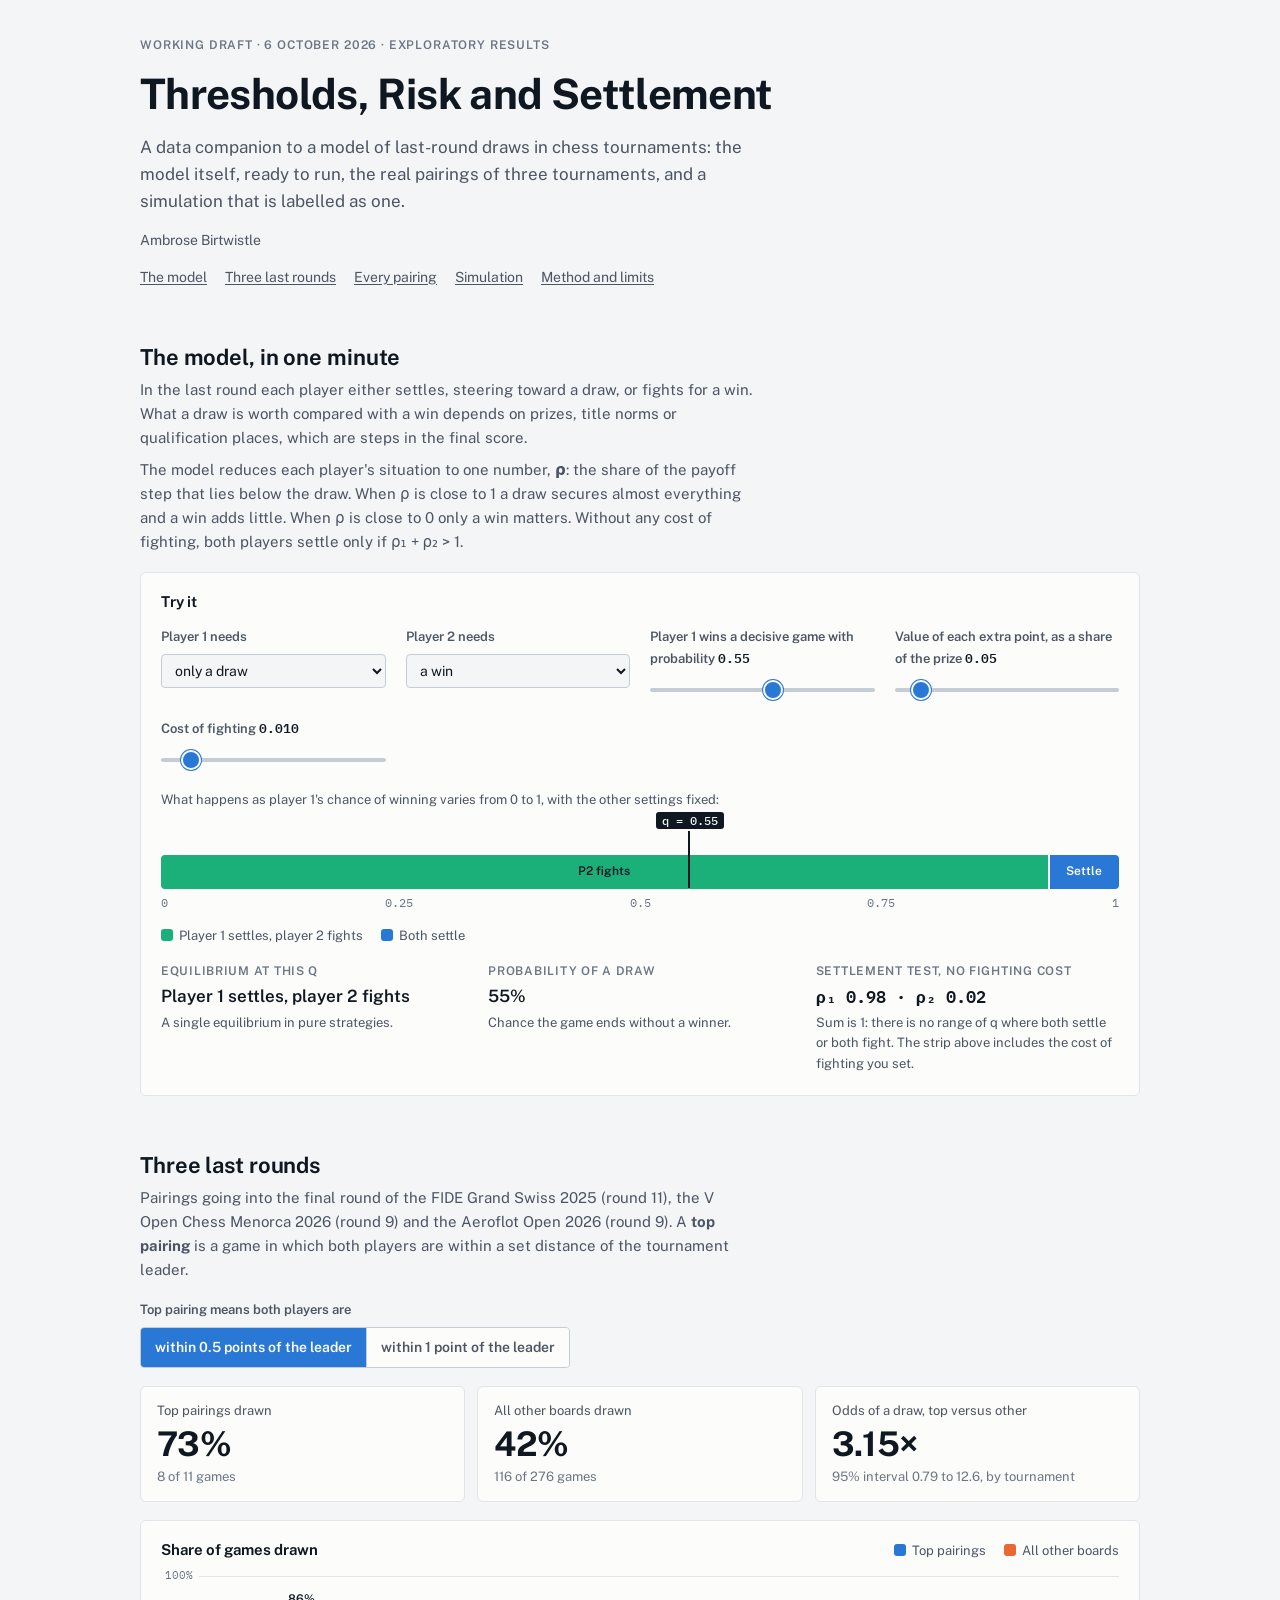
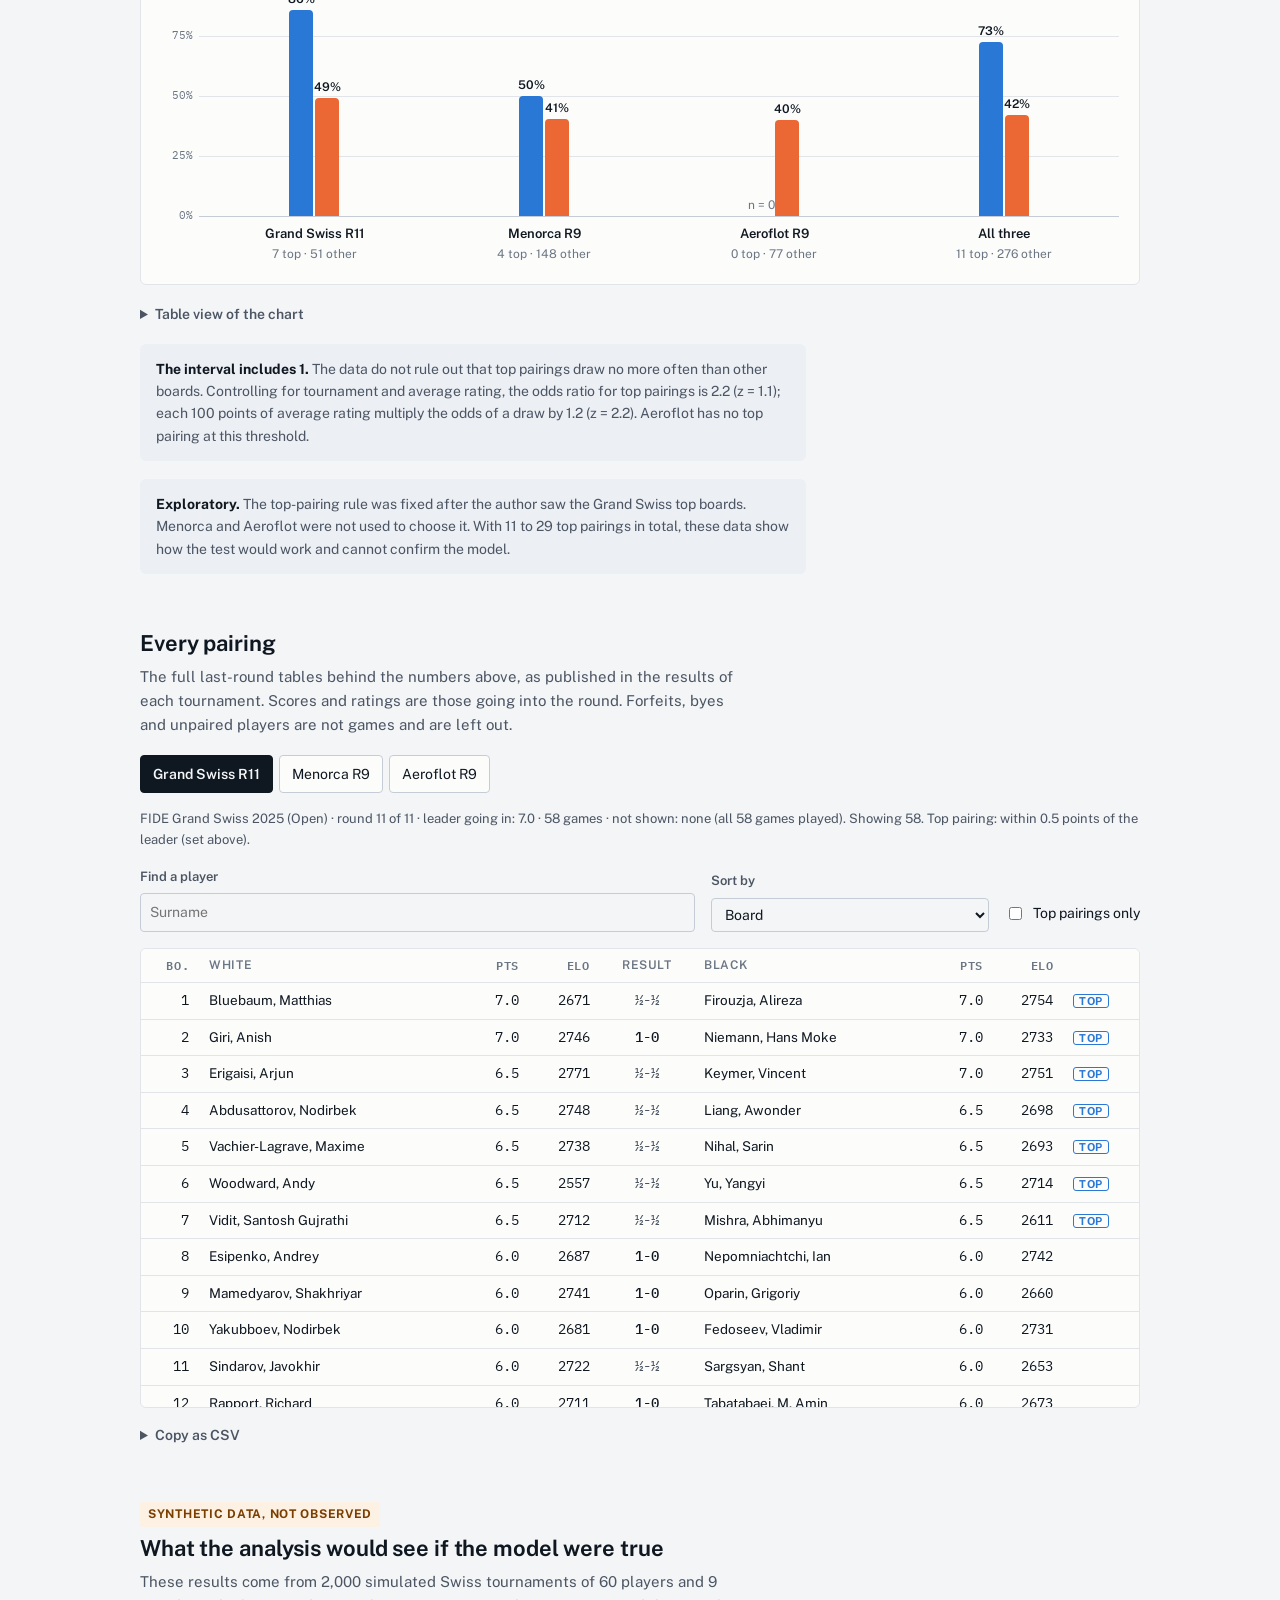
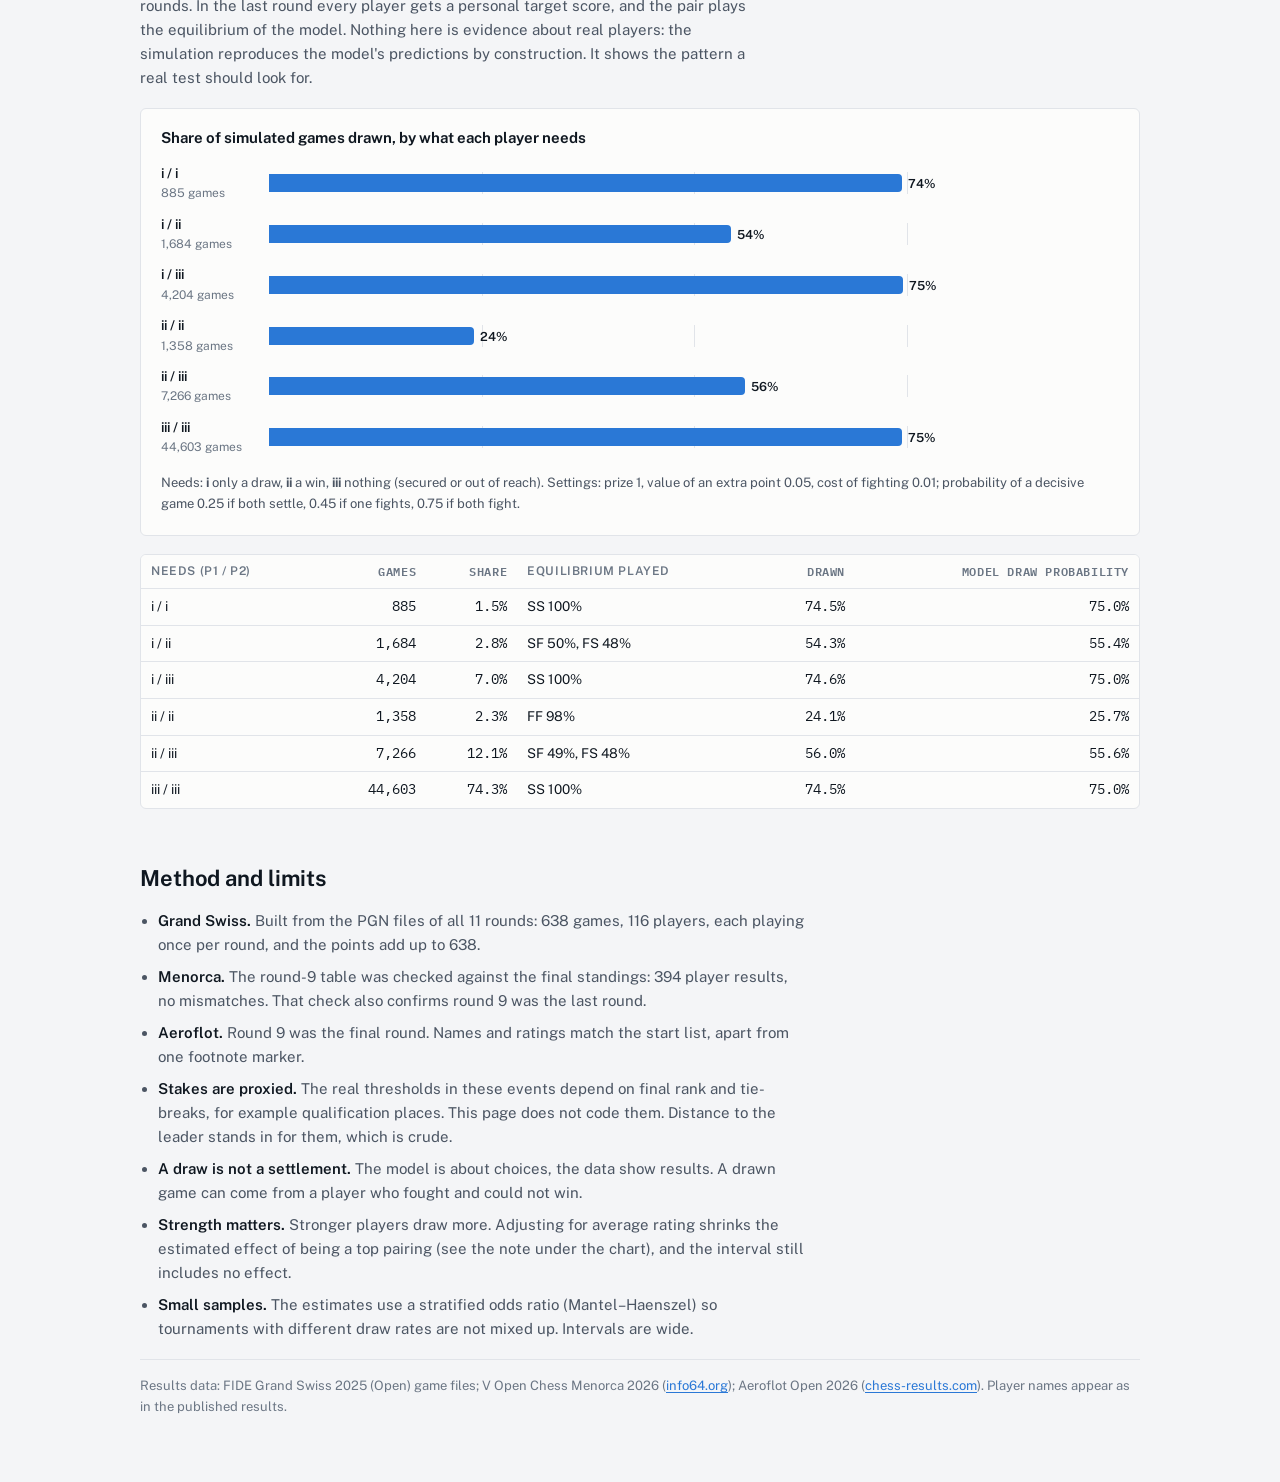
==== commit 21220aaf: "Add files via upload" ====
--- a/docs/index.html
+++ b/docs/index.html
@@ -76,7 +76,12 @@
   font: inherit; font-size: 14px; color: var(--ink); background: var(--bg); border: 1px solid var(--axis);
   border-radius: 4px; padding: 7px 9px; width: 100%; min-width: 0;
 }
-input[type="range"] { width: 100%; accent-color: var(--s1); }
+input[type="range"] { -webkit-appearance: none; appearance: none; width: 100%; height: 28px; margin: 0; background: transparent; cursor: pointer; }
+input[type="range"]::-webkit-slider-runnable-track { height: 4px; border-radius: 2px; background: var(--axis); }
+input[type="range"]::-moz-range-track { height: 4px; border-radius: 2px; background: var(--axis); }
+input[type="range"]::-webkit-slider-thumb { -webkit-appearance: none; appearance: none; width: 20px; height: 20px; margin-top: -8px; border-radius: 50%; background: var(--s1); border: 2px solid var(--surface); box-shadow: 0 0 0 1px var(--s1); }
+input[type="range"]::-moz-range-thumb { width: 16px; height: 16px; border-radius: 50%; background: var(--s1); border: 2px solid var(--surface); box-shadow: 0 0 0 1px var(--s1); }
+input[type="range"]:focus-visible { outline: 2px solid var(--s1); outline-offset: 2px; border-radius: 4px; }
 .seg { align-self: flex-start; display: inline-flex; border: 1px solid var(--axis); border-radius: 4px; overflow: hidden; max-width: 100%; flex-wrap: wrap; }
 .seg label { cursor: pointer; }
 .seg input { position: absolute; opacity: 0; pointer-events: none; }
@@ -196,9 +201,9 @@
     <h3>Try it</h3>
     <div class="controls">
       <div class="field"><label for="c1">Player 1 needs</label>
-        <select id="c1"><option value="i" selected>only a draw</option><option value="ii">a win</option><option value="iii">nothing: secured or out of reach</option></select></div>
+        <select id="c1"><option value="i" selected>only a draw</option><option value="ii">a win</option><option value="iii">nothing at stake</option></select></div>
       <div class="field"><label for="c2">Player 2 needs</label>
-        <select id="c2"><option value="i">only a draw</option><option value="ii" selected>a win</option><option value="iii">nothing: secured or out of reach</option></select></div>
+        <select id="c2"><option value="i">only a draw</option><option value="ii" selected>a win</option><option value="iii">nothing at stake</option></select></div>
       <div class="field"><label for="q">Player 1 wins a decisive game with probability <output id="qv" for="q">0.55</output></label>
         <input id="q" type="range" min="0.02" max="0.98" step="0.01" value="0.55"></div>
       <div class="field"><label for="eps">Value of each extra point, as a share of the prize <output id="epsv" for="eps">0.05</output></label>
